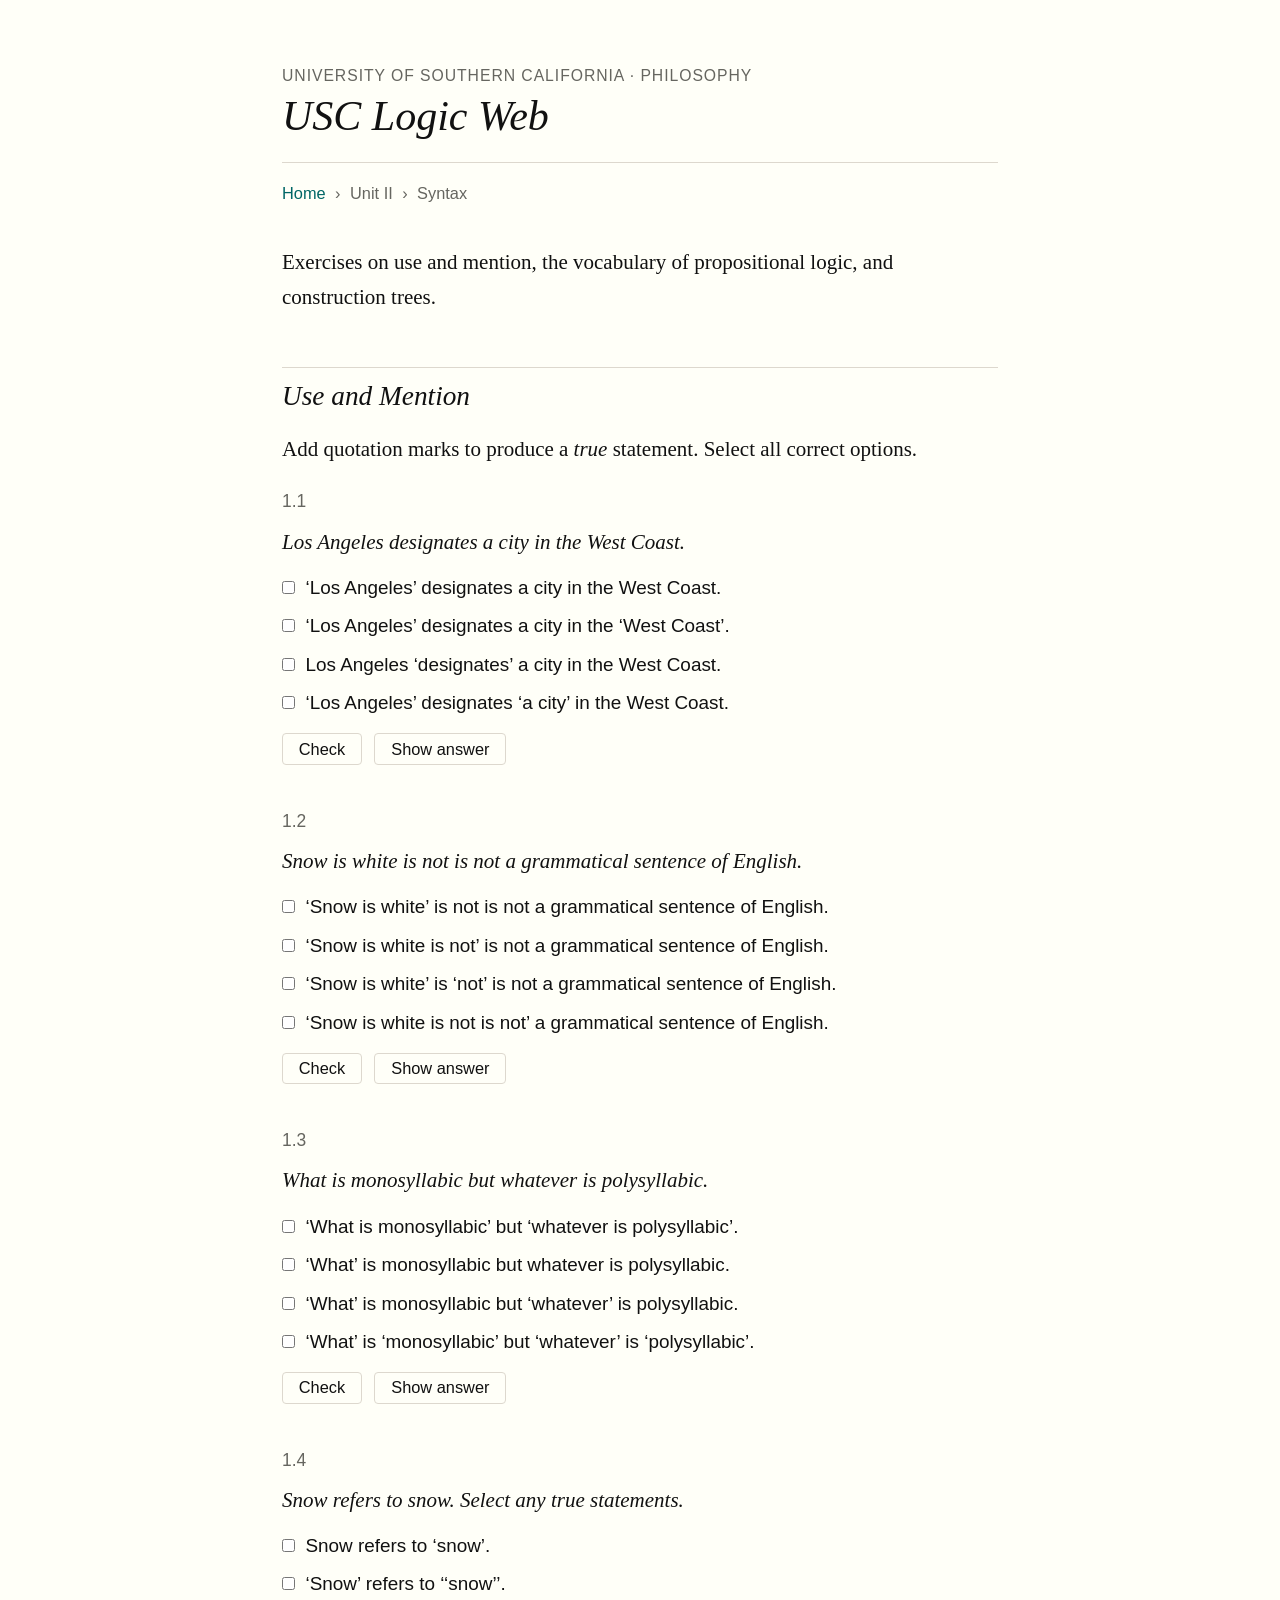
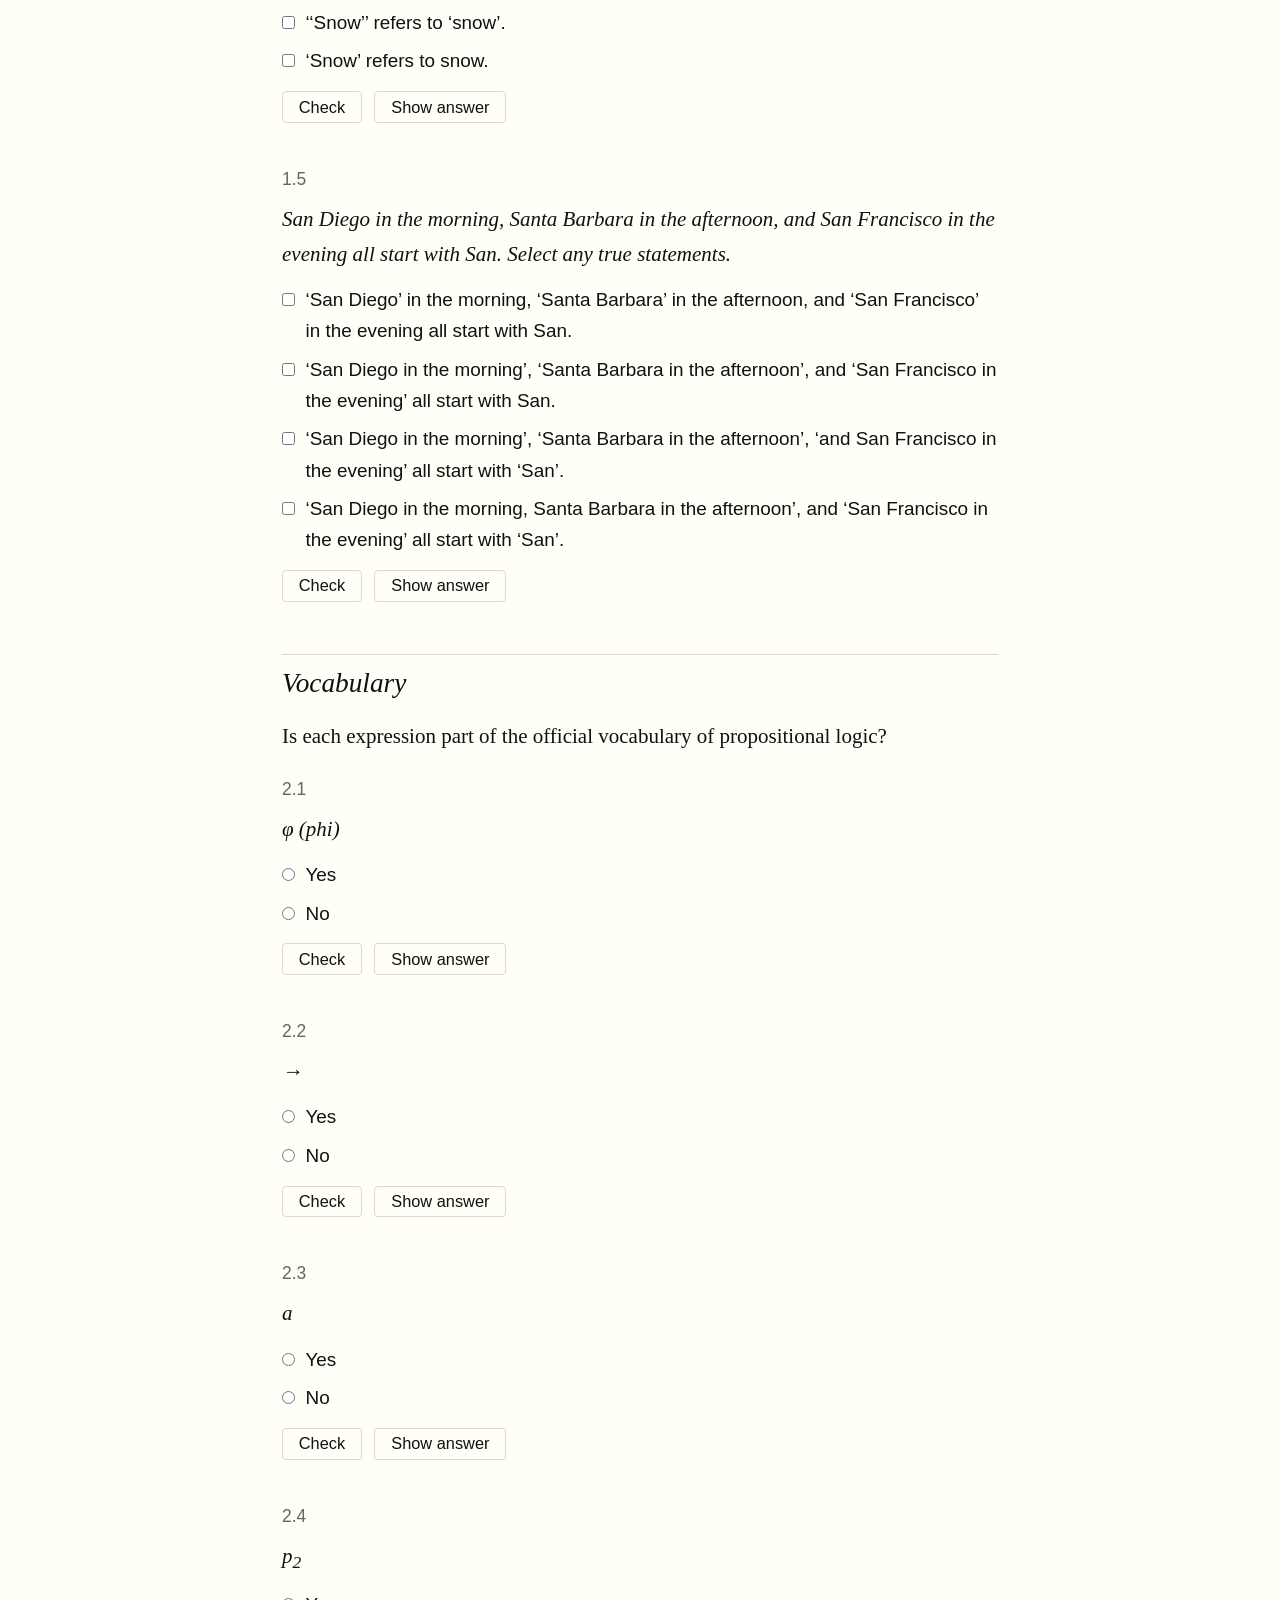
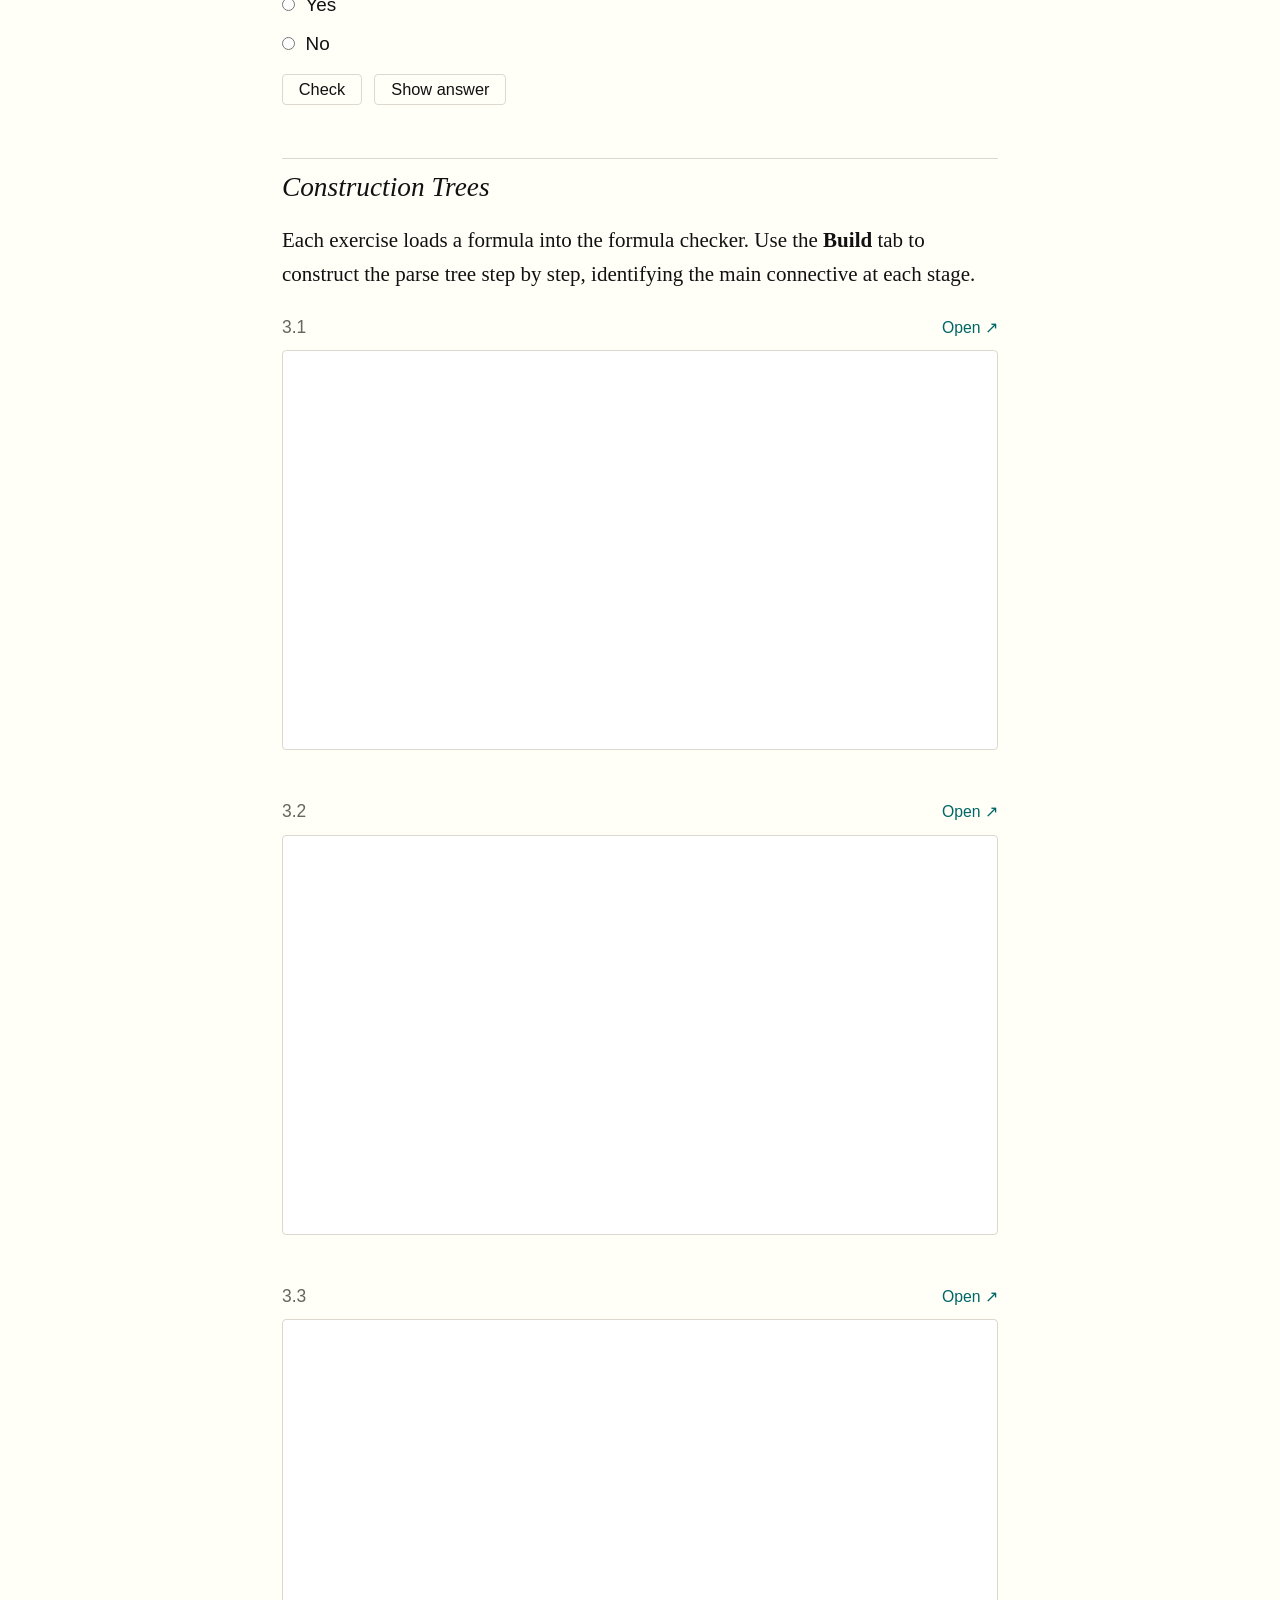
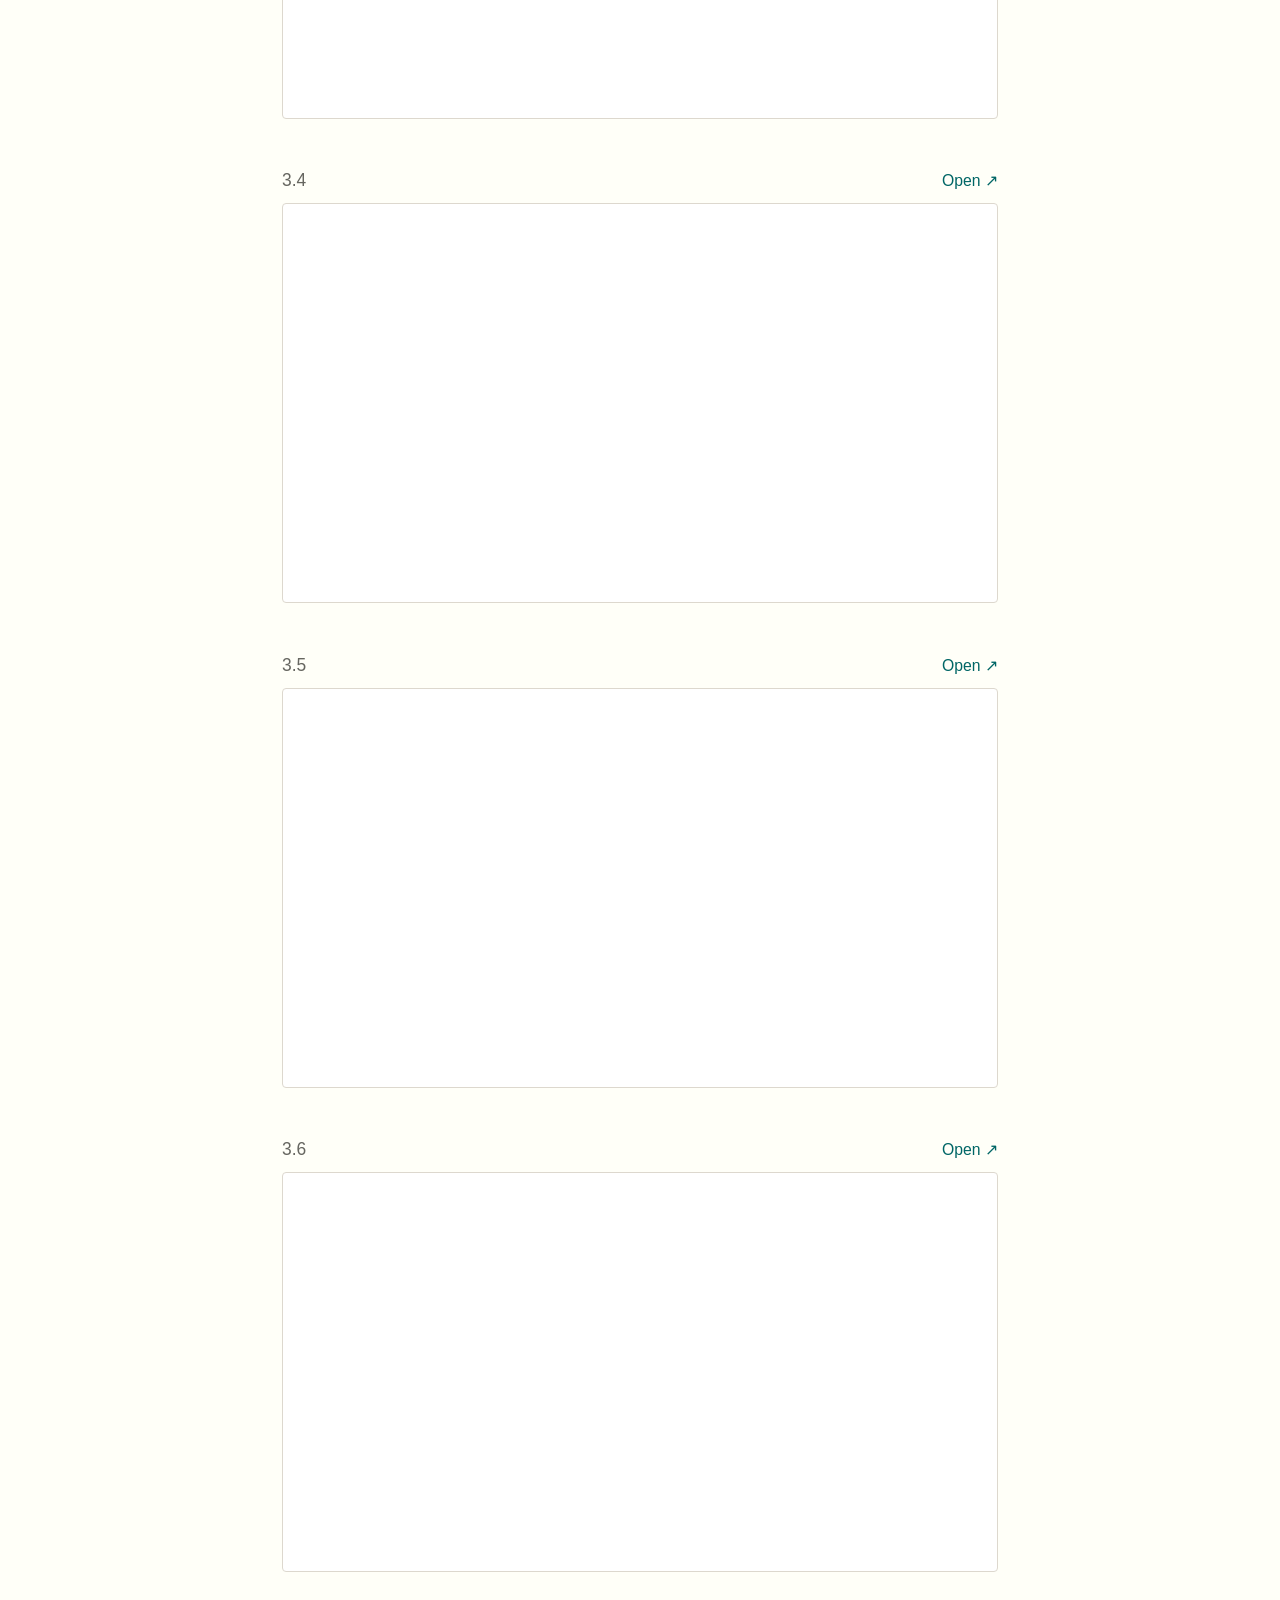
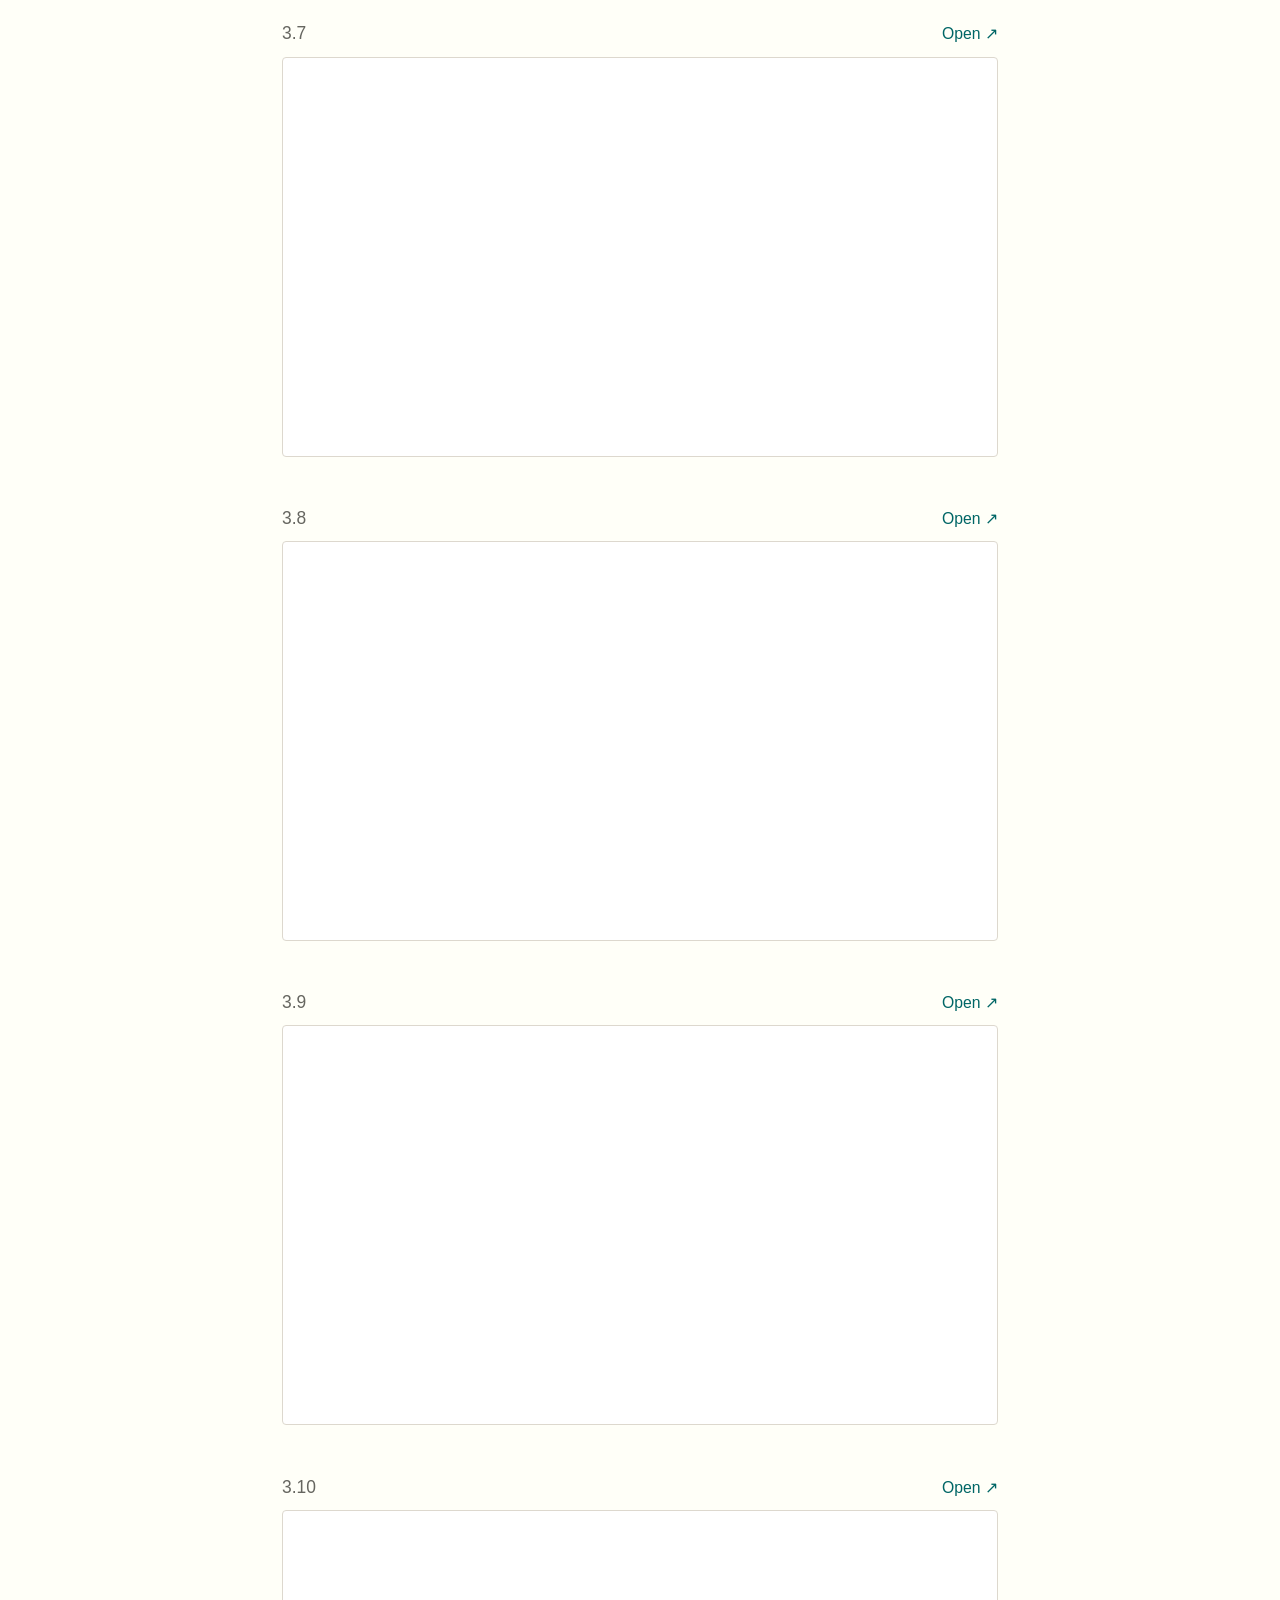
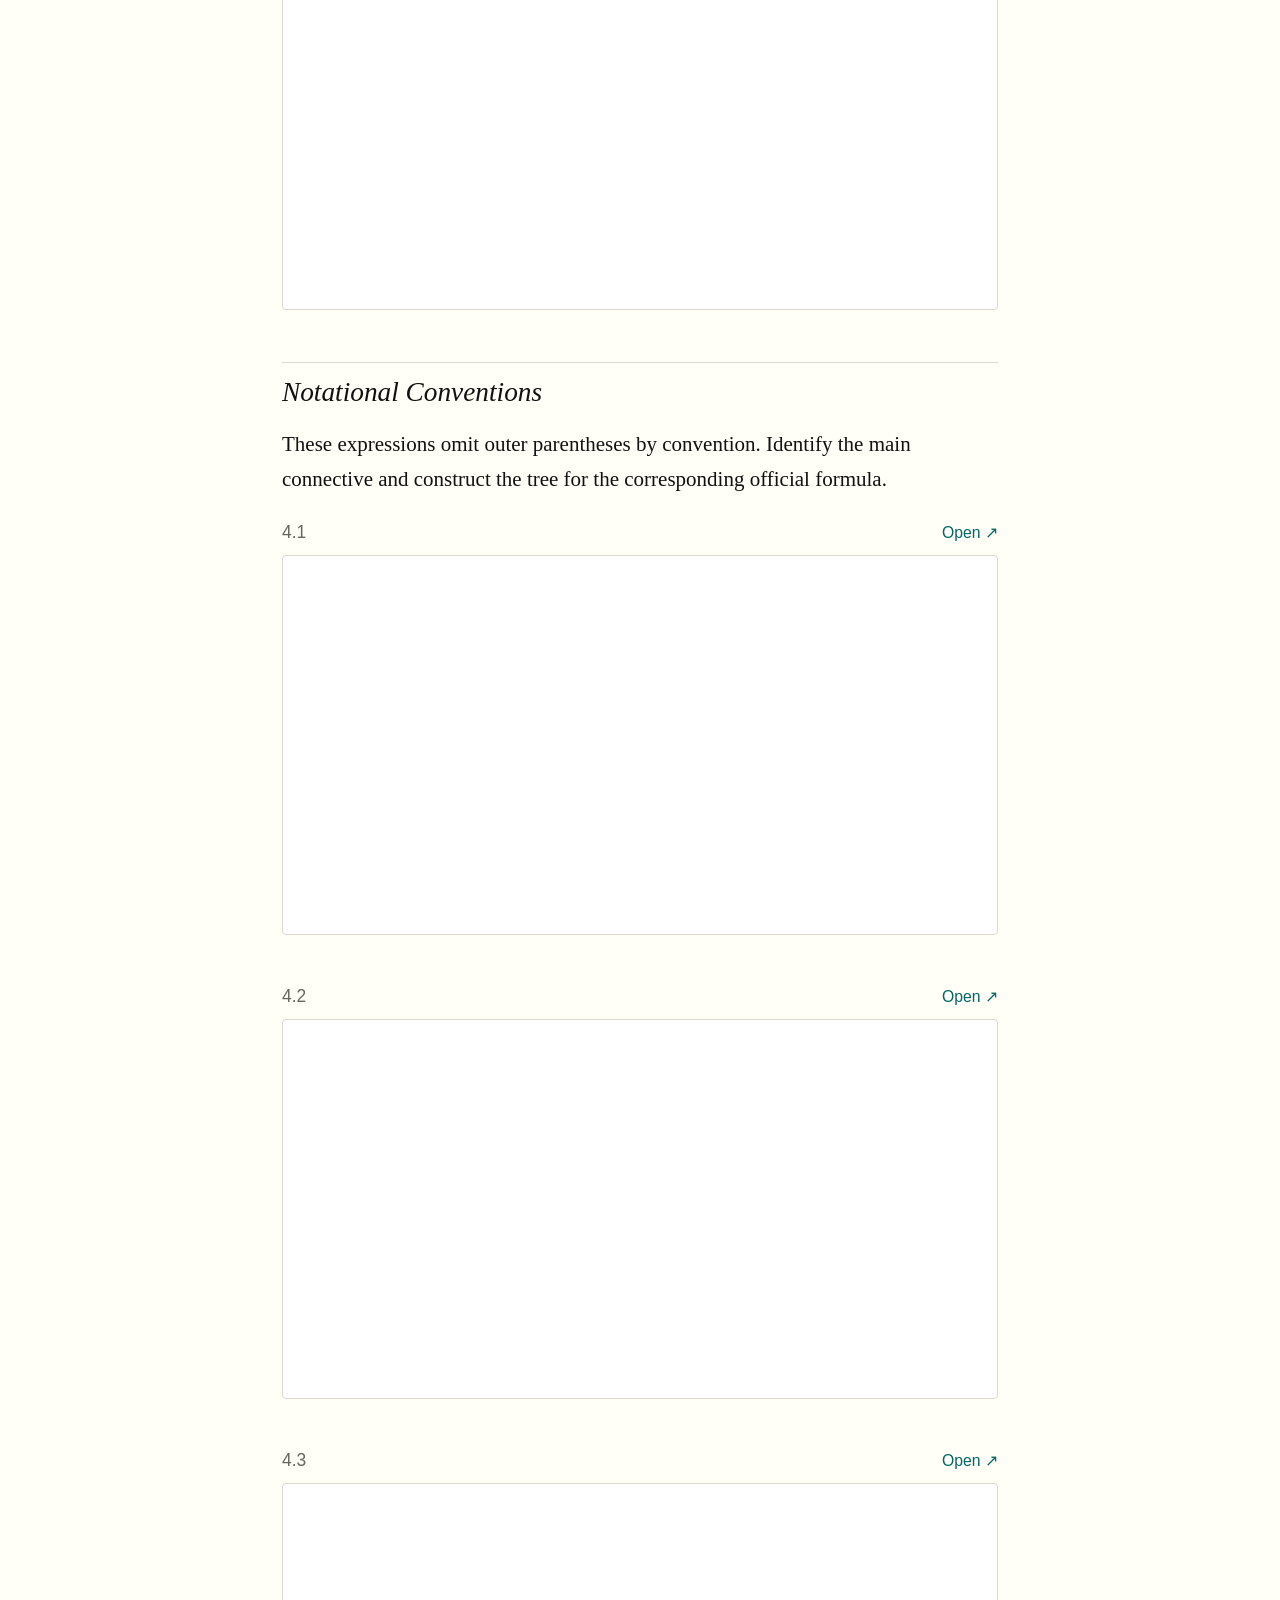
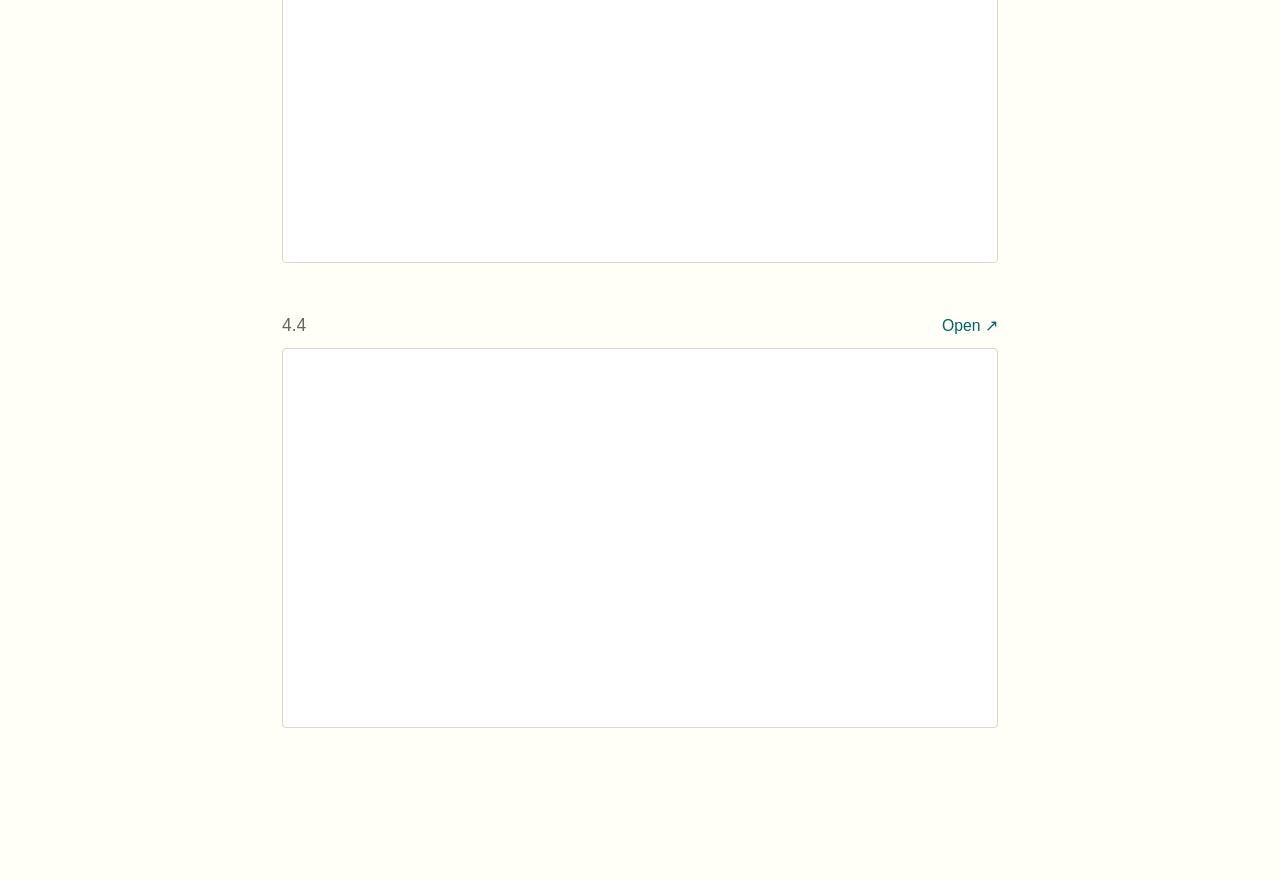
==== unit-ii/practice-syntax.html @ 6e6d2641 "add Unit II and Unit VI syntax practice pages (MC + construction trees)" ====
<!DOCTYPE html>
<html lang="en">
<head>
  <meta charset="UTF-8">
  <meta name="viewport" content="width=device-width, initial-scale=1.0">
  <title>USC Logic Web &mdash; Unit II: Syntax</title>
  <link rel="stylesheet" href="../shared/style.css">
  <style>
    .exercise-header {
      display: flex; justify-content: space-between; align-items: baseline; margin-bottom: 0.4rem;
    }
    .exercise-num { font-family: var(--font-sans); font-size: 0.83rem; color: var(--color-muted); }
    .open-btn { font-family: var(--font-sans); font-size: 0.75rem; color: var(--color-teal); text-decoration: none; }
    .open-btn:hover { text-decoration: underline; }
    .app-frame iframe { width: 100%; border: 1px solid var(--color-border); border-radius: 4px; display: block; background: #fff; }
    .exercise { margin: 0 0 2.25rem; }

    .mc-exercise { margin: 0 0 2rem; }
    .mc-question { margin-bottom: 0.6rem; font-style: italic; }
    .mc-options { display: flex; flex-direction: column; gap: 0.35rem; margin-bottom: 0.7rem; }
    .mc-option { display: flex; align-items: baseline; gap: 0.5rem; cursor: pointer; font-family: var(--font-sans); font-size: 0.9rem; }
    .mc-option input { margin: 0; flex-shrink: 0; }
    .mc-controls { display: flex; gap: 0.6rem; margin-bottom: 0.5rem; }
    .btn-check, .btn-reveal {
      font-family: var(--font-sans); font-size: 0.78rem; padding: 0.25rem 0.75rem;
      border-radius: 4px; cursor: pointer; border: 1px solid var(--color-border);
      background: var(--color-bg); color: var(--color-text);
    }
    .btn-check:hover { background: var(--color-teal); color: #fff; border-color: var(--color-teal); }
    .mc-feedback { font-family: var(--font-sans); font-size: 0.85rem; margin-bottom: 0.4rem; }
    .fb-ok { color: #1a6e2e; }
    .fb-err { color: #8b1a1a; }
    .mc-answer { font-family: var(--font-sans); font-size: 0.85rem; color: var(--color-muted); margin-top: 0.3rem; }

  </style>
</head>
<body>
  <header class="site-header">
    <div class="course-label">University of Southern California &middot; Philosophy</div>
    <h1>USC Logic Web</h1>
  </header>
  <nav class="breadcrumb">
    <a href="../index.html">Home</a>
    <span>&rsaquo;</span>
    Unit II
    <span>&rsaquo;</span>
    Syntax
  </nav>
  <p>Exercises on use and mention, the vocabulary of propositional logic, and construction trees.</p>

  <h2>Use and Mention</h2>
  <p>Add quotation marks to produce a <em>true</em> statement. Select all correct options.</p>

  <div class="exercise mc-exercise" data-correct='[0]' data-name="q1_1">
    <div class="exercise-header">
      <span class="exercise-num">1.1</span>
    </div>
    <div class="mc-question">Los Angeles designates a city in the West Coast.</div>
    <div class="mc-options">
      <label class="mc-option">
        <input type="checkbox" name="q1_1_0" value="0">
        <span>&lsquo;Los Angeles&rsquo; designates a city in the West Coast.</span>
      </label>
      <label class="mc-option">
        <input type="checkbox" name="q1_1_1" value="1">
        <span>&lsquo;Los Angeles&rsquo; designates a city in the &lsquo;West Coast&rsquo;.</span>
      </label>
      <label class="mc-option">
        <input type="checkbox" name="q1_1_2" value="2">
        <span>Los Angeles &lsquo;designates&rsquo; a city in the West Coast.</span>
      </label>
      <label class="mc-option">
        <input type="checkbox" name="q1_1_3" value="3">
        <span>&lsquo;Los Angeles&rsquo; designates &lsquo;a city&rsquo; in the West Coast.</span>
      </label>
    </div>
    <div class="mc-controls">
      <button class="btn-check" onclick="checkMC(this)">Check</button>
      <button class="btn-reveal" onclick="revealMC(this)">Show answer</button>
    </div>
    <div class="mc-feedback" hidden></div>
    <div class="mc-answer" hidden><strong>Answer:</strong> &lsquo;Los Angeles&rsquo; designates a city in the West Coast.</div>
  </div>
  <div class="exercise mc-exercise" data-correct='[1]' data-name="q1_2">
    <div class="exercise-header">
      <span class="exercise-num">1.2</span>
    </div>
    <div class="mc-question">Snow is white is not is not a grammatical sentence of English.</div>
    <div class="mc-options">
      <label class="mc-option">
        <input type="checkbox" name="q1_2_0" value="0">
        <span>&lsquo;Snow is white&rsquo; is not is not a grammatical sentence of English.</span>
      </label>
      <label class="mc-option">
        <input type="checkbox" name="q1_2_1" value="1">
        <span>&lsquo;Snow is white is not&rsquo; is not a grammatical sentence of English.</span>
      </label>
      <label class="mc-option">
        <input type="checkbox" name="q1_2_2" value="2">
        <span>&lsquo;Snow is white&rsquo; is &lsquo;not&rsquo; is not a grammatical sentence of English.</span>
      </label>
      <label class="mc-option">
        <input type="checkbox" name="q1_2_3" value="3">
        <span>&lsquo;Snow is white is not is not&rsquo; a grammatical sentence of English.</span>
      </label>
    </div>
    <div class="mc-controls">
      <button class="btn-check" onclick="checkMC(this)">Check</button>
      <button class="btn-reveal" onclick="revealMC(this)">Show answer</button>
    </div>
    <div class="mc-feedback" hidden></div>
    <div class="mc-answer" hidden><strong>Answer:</strong> &lsquo;Snow is white is not&rsquo; is not a grammatical sentence of English.</div>
  </div>
  <div class="exercise mc-exercise" data-correct='[2]' data-name="q1_3">
    <div class="exercise-header">
      <span class="exercise-num">1.3</span>
    </div>
    <div class="mc-question">What is monosyllabic but whatever is polysyllabic.</div>
    <div class="mc-options">
      <label class="mc-option">
        <input type="checkbox" name="q1_3_0" value="0">
        <span>&lsquo;What is monosyllabic&rsquo; but &lsquo;whatever is polysyllabic&rsquo;.</span>
      </label>
      <label class="mc-option">
        <input type="checkbox" name="q1_3_1" value="1">
        <span>&lsquo;What&rsquo; is monosyllabic but whatever is polysyllabic.</span>
      </label>
      <label class="mc-option">
        <input type="checkbox" name="q1_3_2" value="2">
        <span>&lsquo;What&rsquo; is monosyllabic but &lsquo;whatever&rsquo; is polysyllabic.</span>
      </label>
      <label class="mc-option">
        <input type="checkbox" name="q1_3_3" value="3">
        <span>&lsquo;What&rsquo; is &lsquo;monosyllabic&rsquo; but &lsquo;whatever&rsquo; is &lsquo;polysyllabic&rsquo;.</span>
      </label>
    </div>
    <div class="mc-controls">
      <button class="btn-check" onclick="checkMC(this)">Check</button>
      <button class="btn-reveal" onclick="revealMC(this)">Show answer</button>
    </div>
    <div class="mc-feedback" hidden></div>
    <div class="mc-answer" hidden><strong>Answer:</strong> &lsquo;What&rsquo; is monosyllabic but &lsquo;whatever&rsquo; is polysyllabic.</div>
  </div>
  <div class="exercise mc-exercise" data-correct='[2, 3]' data-name="q1_4">
    <div class="exercise-header">
      <span class="exercise-num">1.4</span>
    </div>
    <div class="mc-question">Snow refers to snow. Select any true statements.</div>
    <div class="mc-options">
      <label class="mc-option">
        <input type="checkbox" name="q1_4_0" value="0">
        <span>Snow refers to &lsquo;snow&rsquo;.</span>
      </label>
      <label class="mc-option">
        <input type="checkbox" name="q1_4_1" value="1">
        <span>&lsquo;Snow&rsquo; refers to &lsquo;&lsquo;snow&rsquo;&rsquo;.</span>
      </label>
      <label class="mc-option">
        <input type="checkbox" name="q1_4_2" value="2">
        <span>&lsquo;&lsquo;Snow&rsquo;&rsquo; refers to &lsquo;snow&rsquo;.</span>
      </label>
      <label class="mc-option">
        <input type="checkbox" name="q1_4_3" value="3">
        <span>&lsquo;Snow&rsquo; refers to snow.</span>
      </label>
    </div>
    <div class="mc-controls">
      <button class="btn-check" onclick="checkMC(this)">Check</button>
      <button class="btn-reveal" onclick="revealMC(this)">Show answer</button>
    </div>
    <div class="mc-feedback" hidden></div>
    <div class="mc-answer" hidden><strong>Answer:</strong> &lsquo;&lsquo;Snow&rsquo;&rsquo; refers to &lsquo;snow&rsquo;.; &lsquo;Snow&rsquo; refers to snow.</div>
  </div>
  <div class="exercise mc-exercise" data-correct='[3]' data-name="q1_5">
    <div class="exercise-header">
      <span class="exercise-num">1.5</span>
    </div>
    <div class="mc-question">San Diego in the morning, Santa Barbara in the afternoon, and San Francisco in the evening all start with San. Select any true statements.</div>
    <div class="mc-options">
      <label class="mc-option">
        <input type="checkbox" name="q1_5_0" value="0">
        <span>&lsquo;San Diego&rsquo; in the morning, &lsquo;Santa Barbara&rsquo; in the afternoon, and &lsquo;San Francisco&rsquo; in the evening all start with San.</span>
      </label>
      <label class="mc-option">
        <input type="checkbox" name="q1_5_1" value="1">
        <span>&lsquo;San Diego in the morning&rsquo;, &lsquo;Santa Barbara in the afternoon&rsquo;, and &lsquo;San Francisco in the evening&rsquo; all start with San.</span>
      </label>
      <label class="mc-option">
        <input type="checkbox" name="q1_5_2" value="2">
        <span>&lsquo;San Diego in the morning&rsquo;, &lsquo;Santa Barbara in the afternoon&rsquo;, &lsquo;and San Francisco in the evening&rsquo; all start with &lsquo;San&rsquo;.</span>
      </label>
      <label class="mc-option">
        <input type="checkbox" name="q1_5_3" value="3">
        <span>&lsquo;San Diego in the morning, Santa Barbara in the afternoon&rsquo;, and &lsquo;San Francisco in the evening&rsquo; all start with &lsquo;San&rsquo;.</span>
      </label>
    </div>
    <div class="mc-controls">
      <button class="btn-check" onclick="checkMC(this)">Check</button>
      <button class="btn-reveal" onclick="revealMC(this)">Show answer</button>
    </div>
    <div class="mc-feedback" hidden></div>
    <div class="mc-answer" hidden><strong>Answer:</strong> &lsquo;San Diego in the morning, Santa Barbara in the afternoon&rsquo;, and &lsquo;San Francisco in the evening&rsquo; all start with &lsquo;San&rsquo;.</div>
  </div>
  <h2>Vocabulary</h2>
  <p>Is each expression part of the official vocabulary of propositional logic?</p>

  <div class="exercise mc-exercise" data-correct='[1]' data-name="q2_1">
    <div class="exercise-header">
      <span class="exercise-num">2.1</span>
    </div>
    <div class="mc-question">&phi; (phi)</div>
    <div class="mc-options">
      <label class="mc-option">
        <input type="radio" name="q2_1_0" value="0">
        <span>Yes</span>
      </label>
      <label class="mc-option">
        <input type="radio" name="q2_1_1" value="1">
        <span>No</span>
      </label>
    </div>
    <div class="mc-controls">
      <button class="btn-check" onclick="checkMC(this)">Check</button>
      <button class="btn-reveal" onclick="revealMC(this)">Show answer</button>
    </div>
    <div class="mc-feedback" hidden></div>
    <div class="mc-answer" hidden><strong>Answer:</strong> No</div>
  </div>
  <div class="exercise mc-exercise" data-correct='[0]' data-name="q2_2">
    <div class="exercise-header">
      <span class="exercise-num">2.2</span>
    </div>
    <div class="mc-question">&rarr;</div>
    <div class="mc-options">
      <label class="mc-option">
        <input type="radio" name="q2_2_0" value="0">
        <span>Yes</span>
      </label>
      <label class="mc-option">
        <input type="radio" name="q2_2_1" value="1">
        <span>No</span>
      </label>
    </div>
    <div class="mc-controls">
      <button class="btn-check" onclick="checkMC(this)">Check</button>
      <button class="btn-reveal" onclick="revealMC(this)">Show answer</button>
    </div>
    <div class="mc-feedback" hidden></div>
    <div class="mc-answer" hidden><strong>Answer:</strong> Yes</div>
  </div>
  <div class="exercise mc-exercise" data-correct='[1]' data-name="q2_3">
    <div class="exercise-header">
      <span class="exercise-num">2.3</span>
    </div>
    <div class="mc-question"><i>a</i></div>
    <div class="mc-options">
      <label class="mc-option">
        <input type="radio" name="q2_3_0" value="0">
        <span>Yes</span>
      </label>
      <label class="mc-option">
        <input type="radio" name="q2_3_1" value="1">
        <span>No</span>
      </label>
    </div>
    <div class="mc-controls">
      <button class="btn-check" onclick="checkMC(this)">Check</button>
      <button class="btn-reveal" onclick="revealMC(this)">Show answer</button>
    </div>
    <div class="mc-feedback" hidden></div>
    <div class="mc-answer" hidden><strong>Answer:</strong> No</div>
  </div>
  <div class="exercise mc-exercise" data-correct='[0]' data-name="q2_4">
    <div class="exercise-header">
      <span class="exercise-num">2.4</span>
    </div>
    <div class="mc-question"><i>p</i><sub>2</sub></div>
    <div class="mc-options">
      <label class="mc-option">
        <input type="radio" name="q2_4_0" value="0">
        <span>Yes</span>
      </label>
      <label class="mc-option">
        <input type="radio" name="q2_4_1" value="1">
        <span>No</span>
      </label>
    </div>
    <div class="mc-controls">
      <button class="btn-check" onclick="checkMC(this)">Check</button>
      <button class="btn-reveal" onclick="revealMC(this)">Show answer</button>
    </div>
    <div class="mc-feedback" hidden></div>
    <div class="mc-answer" hidden><strong>Answer:</strong> Yes</div>
  </div>
  <h2>Construction Trees</h2>
  <p>Each exercise loads a formula into the formula checker. Use the <strong>Build</strong> tab to construct the parse tree step by step, identifying the main connective at each stage.</p>

  <div class="exercise">
    <div class="exercise-header">
      <span class="exercise-num">3.1</span>
      <a class="open-btn" target="_blank" href="https://gabriel-uzquiano.github.io/prop-formula-checker/?card=tree#v1:eyJmb3JtdWxhIjoiKHAgL1xcIHEpIiwiYXNzaWdubWVudCI6e319">Open &nearr;</a>
    </div>
    <div class="app-frame">
      <iframe src="https://gabriel-uzquiano.github.io/prop-formula-checker/?card=tree#v1:eyJmb3JtdWxhIjoiKHAgL1xcIHEpIiwiYXNzaWdubWVudCI6e319" height="400" loading="lazy" allow="fullscreen"></iframe>
    </div>
  </div>
  <div class="exercise">
    <div class="exercise-header">
      <span class="exercise-num">3.2</span>
      <a class="open-btn" target="_blank" href="https://gabriel-uzquiano.github.io/prop-formula-checker/?card=tree#v1:eyJmb3JtdWxhIjoiKHAgLT4gKHEgL1xcIH5yKSkiLCJhc3NpZ25tZW50Ijp7fX0=">Open &nearr;</a>
    </div>
    <div class="app-frame">
      <iframe src="https://gabriel-uzquiano.github.io/prop-formula-checker/?card=tree#v1:eyJmb3JtdWxhIjoiKHAgLT4gKHEgL1xcIH5yKSkiLCJhc3NpZ25tZW50Ijp7fX0=" height="400" loading="lazy" allow="fullscreen"></iframe>
    </div>
  </div>
  <div class="exercise">
    <div class="exercise-header">
      <span class="exercise-num">3.3</span>
      <a class="open-btn" target="_blank" href="https://gabriel-uzquiano.github.io/prop-formula-checker/?card=tree#v1:eyJmb3JtdWxhIjoiKChwIFxcLyBxKSAtPiByKSIsImFzc2lnbm1lbnQiOnt9fQ==">Open &nearr;</a>
    </div>
    <div class="app-frame">
      <iframe src="https://gabriel-uzquiano.github.io/prop-formula-checker/?card=tree#v1:eyJmb3JtdWxhIjoiKChwIFxcLyBxKSAtPiByKSIsImFzc2lnbm1lbnQiOnt9fQ==" height="400" loading="lazy" allow="fullscreen"></iframe>
    </div>
  </div>
  <div class="exercise">
    <div class="exercise-header">
      <span class="exercise-num">3.4</span>
      <a class="open-btn" target="_blank" href="https://gabriel-uzquiano.github.io/prop-formula-checker/?card=tree#v1:eyJmb3JtdWxhIjoiKH5wIC9cXCAofnEgLT4gcikpIiwiYXNzaWdubWVudCI6e319">Open &nearr;</a>
    </div>
    <div class="app-frame">
      <iframe src="https://gabriel-uzquiano.github.io/prop-formula-checker/?card=tree#v1:eyJmb3JtdWxhIjoiKH5wIC9cXCAofnEgLT4gcikpIiwiYXNzaWdubWVudCI6e319" height="400" loading="lazy" allow="fullscreen"></iframe>
    </div>
  </div>
  <div class="exercise">
    <div class="exercise-header">
      <span class="exercise-num">3.5</span>
      <a class="open-btn" target="_blank" href="https://gabriel-uzquiano.github.io/prop-formula-checker/?card=tree#v1:eyJmb3JtdWxhIjoifihwIC9cXCB+fnEpIiwiYXNzaWdubWVudCI6e319">Open &nearr;</a>
    </div>
    <div class="app-frame">
      <iframe src="https://gabriel-uzquiano.github.io/prop-formula-checker/?card=tree#v1:eyJmb3JtdWxhIjoifihwIC9cXCB+fnEpIiwiYXNzaWdubWVudCI6e319" height="400" loading="lazy" allow="fullscreen"></iframe>
    </div>
  </div>
  <div class="exercise">
    <div class="exercise-header">
      <span class="exercise-num">3.6</span>
      <a class="open-btn" target="_blank" href="https://gabriel-uzquiano.github.io/prop-formula-checker/?card=tree#v1:eyJmb3JtdWxhIjoiKHAgL1xcIChxIC0+IChyIFxcLyBxKSkpIiwiYXNzaWdubWVudCI6e319">Open &nearr;</a>
    </div>
    <div class="app-frame">
      <iframe src="https://gabriel-uzquiano.github.io/prop-formula-checker/?card=tree#v1:eyJmb3JtdWxhIjoiKHAgL1xcIChxIC0+IChyIFxcLyBxKSkpIiwiYXNzaWdubWVudCI6e319" height="400" loading="lazy" allow="fullscreen"></iframe>
    </div>
  </div>
  <div class="exercise">
    <div class="exercise-header">
      <span class="exercise-num">3.7</span>
      <a class="open-btn" target="_blank" href="https://gabriel-uzquiano.github.io/prop-formula-checker/?card=tree#v1:eyJmb3JtdWxhIjoifn4ocCAtPiAocSAvXFwgKHAgLT4gcikpKSIsImFzc2lnbm1lbnQiOnt9fQ==">Open &nearr;</a>
    </div>
    <div class="app-frame">
      <iframe src="https://gabriel-uzquiano.github.io/prop-formula-checker/?card=tree#v1:eyJmb3JtdWxhIjoifn4ocCAtPiAocSAvXFwgKHAgLT4gcikpKSIsImFzc2lnbm1lbnQiOnt9fQ==" height="400" loading="lazy" allow="fullscreen"></iframe>
    </div>
  </div>
  <div class="exercise">
    <div class="exercise-header">
      <span class="exercise-num">3.8</span>
      <a class="open-btn" target="_blank" href="https://gabriel-uzquiano.github.io/prop-formula-checker/?card=tree#v1:eyJmb3JtdWxhIjoiKCgocCAvXFwgcSkgLT4gfih+cSBcXC8gfnApKSAtPiBwKSIsImFzc2lnbm1lbnQiOnt9fQ==">Open &nearr;</a>
    </div>
    <div class="app-frame">
      <iframe src="https://gabriel-uzquiano.github.io/prop-formula-checker/?card=tree#v1:eyJmb3JtdWxhIjoiKCgocCAvXFwgcSkgLT4gfih+cSBcXC8gfnApKSAtPiBwKSIsImFzc2lnbm1lbnQiOnt9fQ==" height="400" loading="lazy" allow="fullscreen"></iframe>
    </div>
  </div>
  <div class="exercise">
    <div class="exercise-header">
      <span class="exercise-num">3.9</span>
      <a class="open-btn" target="_blank" href="https://gabriel-uzquiano.github.io/prop-formula-checker/?card=tree#v1:eyJmb3JtdWxhIjoiKHAgL1xcIChxIC0+IHApKSAtPiAocSAtPiAocCBcXC8gcSkpIiwiYXNzaWdubWVudCI6e319">Open &nearr;</a>
    </div>
    <div class="app-frame">
      <iframe src="https://gabriel-uzquiano.github.io/prop-formula-checker/?card=tree#v1:eyJmb3JtdWxhIjoiKHAgL1xcIChxIC0+IHApKSAtPiAocSAtPiAocCBcXC8gcSkpIiwiYXNzaWdubWVudCI6e319" height="400" loading="lazy" allow="fullscreen"></iframe>
    </div>
  </div>
  <div class="exercise">
    <div class="exercise-header">
      <span class="exercise-num">3.10</span>
      <a class="open-btn" target="_blank" href="https://gabriel-uzquiano.github.io/prop-formula-checker/?card=tree#v1:eyJmb3JtdWxhIjoiKH4ocCAtPiAocCAvXFwgcSkpIC0+ICh+cCAtPiAofnEgXFwvIH5yKSkpIiwiYXNzaWdubWVudCI6e319">Open &nearr;</a>
    </div>
    <div class="app-frame">
      <iframe src="https://gabriel-uzquiano.github.io/prop-formula-checker/?card=tree#v1:eyJmb3JtdWxhIjoiKH4ocCAtPiAocCAvXFwgcSkpIC0+ICh+cCAtPiAofnEgXFwvIH5yKSkpIiwiYXNzaWdubWVudCI6e319" height="400" loading="lazy" allow="fullscreen"></iframe>
    </div>
  </div>
  <h2>Notational Conventions</h2>
  <p>These expressions omit outer parentheses by convention. Identify the main connective and construct the tree for the corresponding official formula.</p>

  <div class="exercise">
    <div class="exercise-header">
      <span class="exercise-num">4.1</span>
      <a class="open-btn" target="_blank" href="https://gabriel-uzquiano.github.io/prop-formula-checker/?card=tree#v1:eyJmb3JtdWxhIjoicCAvXFwgKHEgL1xcIHIpIiwiYXNzaWdubWVudCI6e319">Open &nearr;</a>
    </div>
    <div class="app-frame">
      <iframe src="https://gabriel-uzquiano.github.io/prop-formula-checker/?card=tree#v1:eyJmb3JtdWxhIjoicCAvXFwgKHEgL1xcIHIpIiwiYXNzaWdubWVudCI6e319" height="380" loading="lazy" allow="fullscreen"></iframe>
    </div>
  </div>
  <div class="exercise">
    <div class="exercise-header">
      <span class="exercise-num">4.2</span>
      <a class="open-btn" target="_blank" href="https://gabriel-uzquiano.github.io/prop-formula-checker/?card=tree#v1:eyJmb3JtdWxhIjoiKHAgLT4gcSkgL1xcIHIiLCJhc3NpZ25tZW50Ijp7fX0=">Open &nearr;</a>
    </div>
    <div class="app-frame">
      <iframe src="https://gabriel-uzquiano.github.io/prop-formula-checker/?card=tree#v1:eyJmb3JtdWxhIjoiKHAgLT4gcSkgL1xcIHIiLCJhc3NpZ25tZW50Ijp7fX0=" height="380" loading="lazy" allow="fullscreen"></iframe>
    </div>
  </div>
  <div class="exercise">
    <div class="exercise-header">
      <span class="exercise-num">4.3</span>
      <a class="open-btn" target="_blank" href="https://gabriel-uzquiano.github.io/prop-formula-checker/?card=tree#v1:eyJmb3JtdWxhIjoicCAvXFwgKHEgLT4gcSkiLCJhc3NpZ25tZW50Ijp7fX0=">Open &nearr;</a>
    </div>
    <div class="app-frame">
      <iframe src="https://gabriel-uzquiano.github.io/prop-formula-checker/?card=tree#v1:eyJmb3JtdWxhIjoicCAvXFwgKHEgLT4gcSkiLCJhc3NpZ25tZW50Ijp7fX0=" height="380" loading="lazy" allow="fullscreen"></iframe>
    </div>
  </div>
  <div class="exercise">
    <div class="exercise-header">
      <span class="exercise-num">4.4</span>
      <a class="open-btn" target="_blank" href="https://gabriel-uzquiano.github.io/prop-formula-checker/?card=tree#v1:eyJmb3JtdWxhIjoiKHAgLT4gcSkgLT4gciIsImFzc2lnbm1lbnQiOnt9fQ==">Open &nearr;</a>
    </div>
    <div class="app-frame">
      <iframe src="https://gabriel-uzquiano.github.io/prop-formula-checker/?card=tree#v1:eyJmb3JtdWxhIjoiKHAgLT4gcSkgLT4gciIsImFzc2lnbm1lbnQiOnt9fQ==" height="380" loading="lazy" allow="fullscreen"></iframe>
    </div>
  </div>

<script>
function checkMC(btn) {
  const ex = btn.closest('.mc-exercise');
  const correct = JSON.parse(ex.dataset.correct);
  const name = ex.dataset.name;
  const inputs = ex.querySelectorAll('input');
  const checked = [...inputs].map((el,i) => el.checked ? i : -1).filter(i => i >= 0);
  const ok = correct.length === checked.length && correct.every(i => checked.includes(i));
  const fb = ex.querySelector('.mc-feedback');
  fb.hidden = false;
  fb.className = 'mc-feedback ' + (ok ? 'fb-ok' : 'fb-err');
  fb.textContent = ok ? '✓ Correct.' : '✗ Not quite — try again.';
}
function revealMC(btn) {
  const ex = btn.closest('.mc-exercise');
  ex.querySelector('.mc-answer').hidden = false;
}
</script>

</body>
</html>
---- shared/style.css ----
/* ============================================================
   USC Logic Web — shared course palette
   Mirrors the logic textbook (et-book, maroon, teal)
   ============================================================ */

@font-face {
  font-family: "et-book";
  src: url("https://gabriel-uzquiano.github.io/logic/libs/tufte-css-2015.12.29/et-book/roman-line-figures.ttf") format("truetype");
  font-weight: normal;
  font-style: normal;
}
@font-face {
  font-family: "et-book";
  src: url("https://gabriel-uzquiano.github.io/logic/libs/tufte-css-2015.12.29/et-book/bold-line-figures.ttf") format("truetype");
  font-weight: bold;
  font-style: normal;
}
@font-face {
  font-family: "et-book";
  src: url("https://gabriel-uzquiano.github.io/logic/libs/tufte-css-2015.12.29/et-book/display-italic-old-style-figures.ttf") format("truetype");
  font-weight: normal;
  font-style: italic;
}

:root {
  --font-body: et-book, Palatino, "Palatino Linotype", "Book Antiqua", Georgia, serif;
  --font-sans: "Gill Sans", "Gill Sans MT", Calibri, sans-serif;
  --color-bg:      #fffff8;
  --color-text:    #111111;
  --color-muted:   #666660;
  --color-border:  #ddd8ce;
  --color-primary: #7a1a3a;
  --color-teal:    #006666;
}

*, *::before, *::after { box-sizing: border-box; margin: 0; padding: 0; }

html { font-size: 21px; }

body {
  font-family: var(--font-body);
  background: var(--color-bg);
  color: var(--color-text);
  line-height: 1.65;
  padding: 3rem 2rem 5rem;
  max-width: 800px;
  margin: 0 auto;
}

/* ── Header ──────────────────────────────────────────────── */
.site-header {
  border-bottom: 1px solid var(--color-border);
  padding-bottom: 1rem;
  margin-bottom: 0.5rem;
}
.site-header .course-label {
  font-family: var(--font-sans);
  font-size: 0.75rem;
  letter-spacing: 0.06em;
  text-transform: uppercase;
  color: var(--color-muted);
}
.site-header h1 {
  font-size: 2rem;
  font-weight: normal;
  font-style: italic;
  color: var(--color-text);
  margin-top: 0.1rem;
  line-height: 1.2;
}

/* ── Breadcrumb ──────────────────────────────────────────── */
.breadcrumb {
  font-family: var(--font-sans);
  font-size: 0.78rem;
  color: var(--color-muted);
  margin: 0.8rem 0 1.8rem;
}
.breadcrumb a { color: var(--color-teal); text-decoration: none; }
.breadcrumb a:hover { text-decoration: underline; }
.breadcrumb span { margin: 0 0.3em; }

/* ── Body text ───────────────────────────────────────────── */
p { margin-bottom: 1rem; }
em { font-style: italic; }
strong { font-weight: bold; }
a { color: var(--color-teal); }
a:hover { text-decoration: underline; }

/* ── Section headings ────────────────────────────────────── */
h2 {
  font-size: 1.3rem;
  font-weight: normal;
  font-style: italic;
  color: var(--color-text);
  border-top: 1px solid var(--color-border);
  margin: 2.5rem 0 0.6rem;
  padding-top: 0.3rem;
}

/* ── Unit list ───────────────────────────────────────────── */
.unit-list {
  list-style: none;
  margin: 1rem 0 0;
  padding: 0;
}
.unit-list li {
  padding: 0.6rem 0;
  border-bottom: 1px solid var(--color-border);
}
.unit-list li:first-child { border-top: 1px solid var(--color-border); }
.unit-label {
  font-family: var(--font-sans);
  font-size: 0.72rem;
  color: var(--color-muted);
  margin-right: 0.5em;
  letter-spacing: 0.03em;
}
.coming-soon {
  font-family: var(--font-sans);
  font-size: 0.72rem;
  color: var(--color-muted);
  margin-left: 0.4em;
}

/* ── Instruction boxes ───────────────────────────────────── */
.instructions {
  border-left: 3px solid var(--color-teal);
  padding: 0.6rem 0.9rem;
  margin: 0.5rem 0 1.75rem;
  font-size: 0.91rem;
  line-height: 1.55;
  background: #f5fbfb;
}

/* ── Exercise blocks ─────────────────────────────────────── */
.exercise {
  margin: 0 0 2.5rem;
}
.exercise-label {
  font-family: var(--font-sans);
  font-size: 0.83rem;
  color: var(--color-muted);
  margin-bottom: 0.5rem;
}

/* ── Iframe wrapper ──────────────────────────────────────── */
.app-frame {
  position: relative;
  width: 100%;
}
.app-frame iframe {
  width: 100%;
  border: 1px solid var(--color-border);
  border-radius: 4px;
  display: block;
  background: #fff;
}
/* Open link sits at top-right CORNER of the frame, outside the iframe */
.app-frame .open-btn {
  position: absolute;
  top: -1.4rem;
  right: 0;
  font-family: var(--font-sans);
  font-size: 0.72rem;
  color: var(--color-teal);
  text-decoration: none;
  white-space: nowrap;
}
.app-frame .open-btn:hover { text-decoration: underline; }
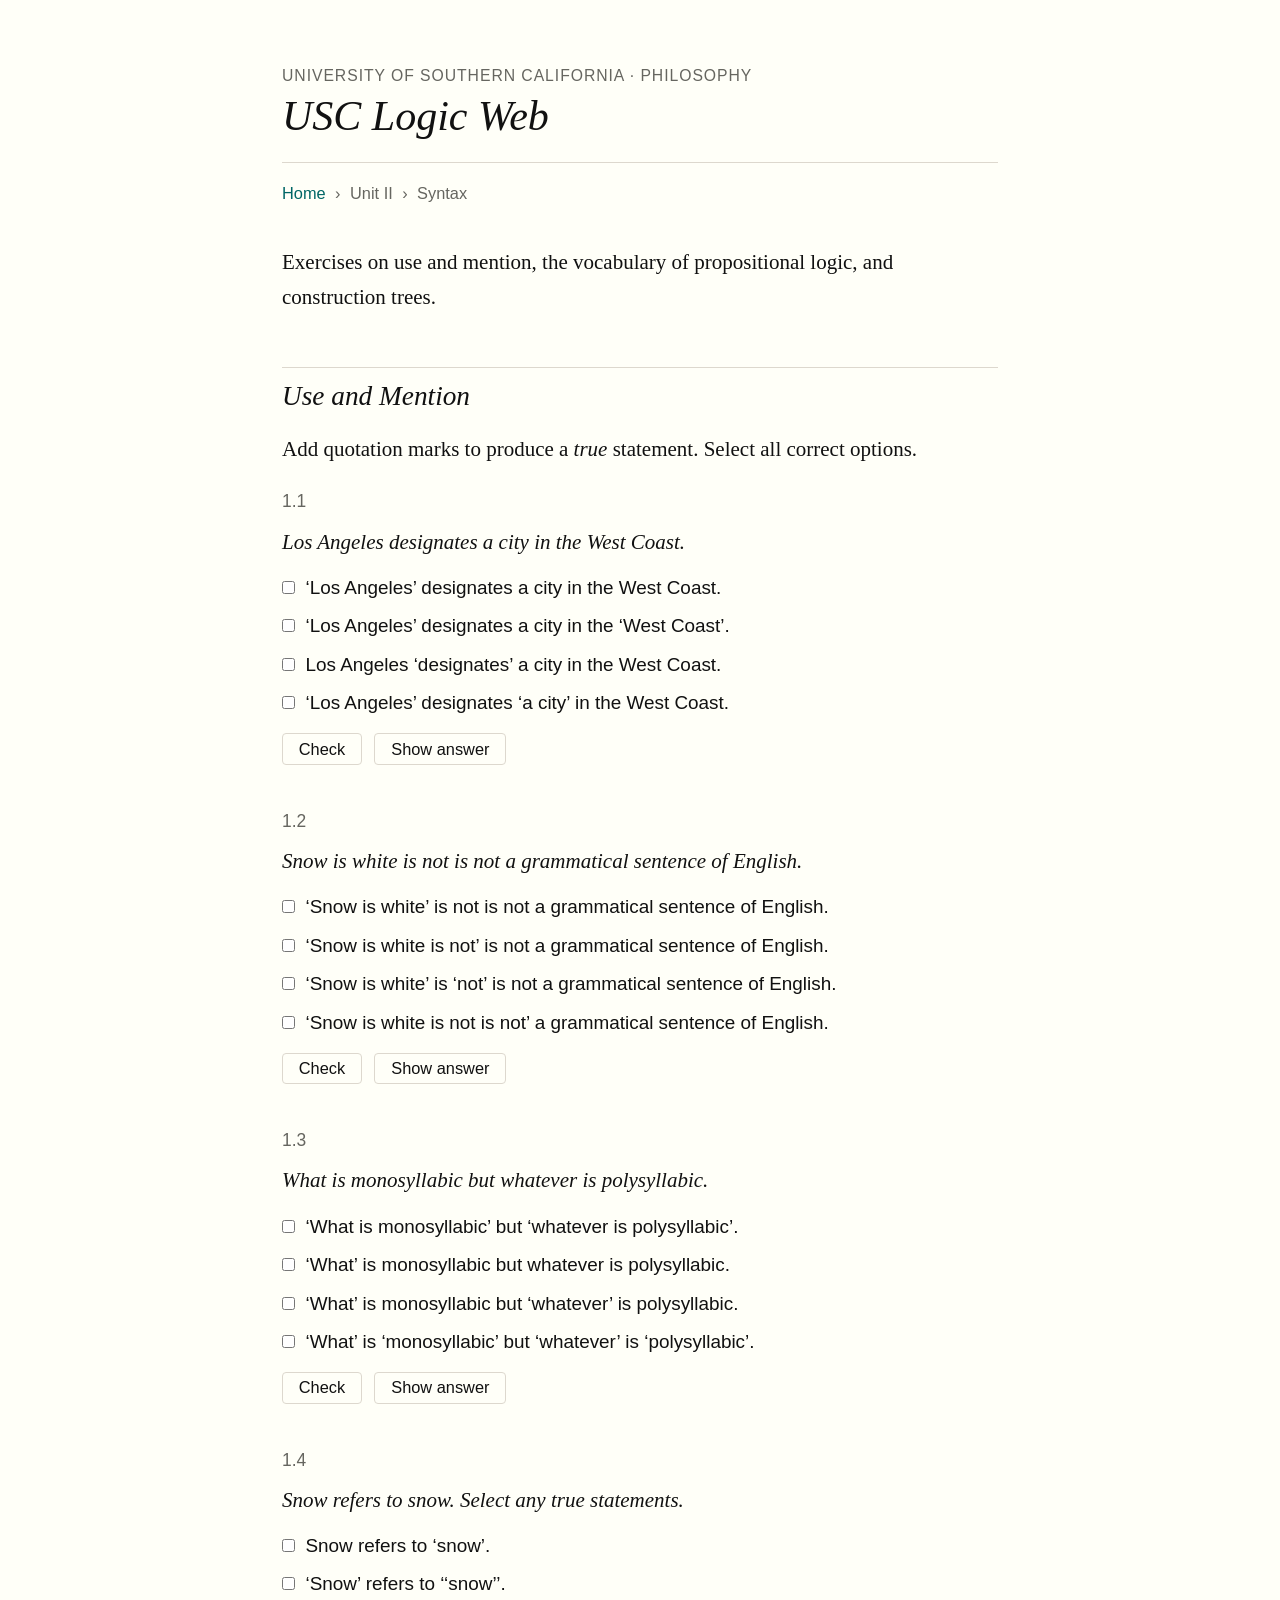
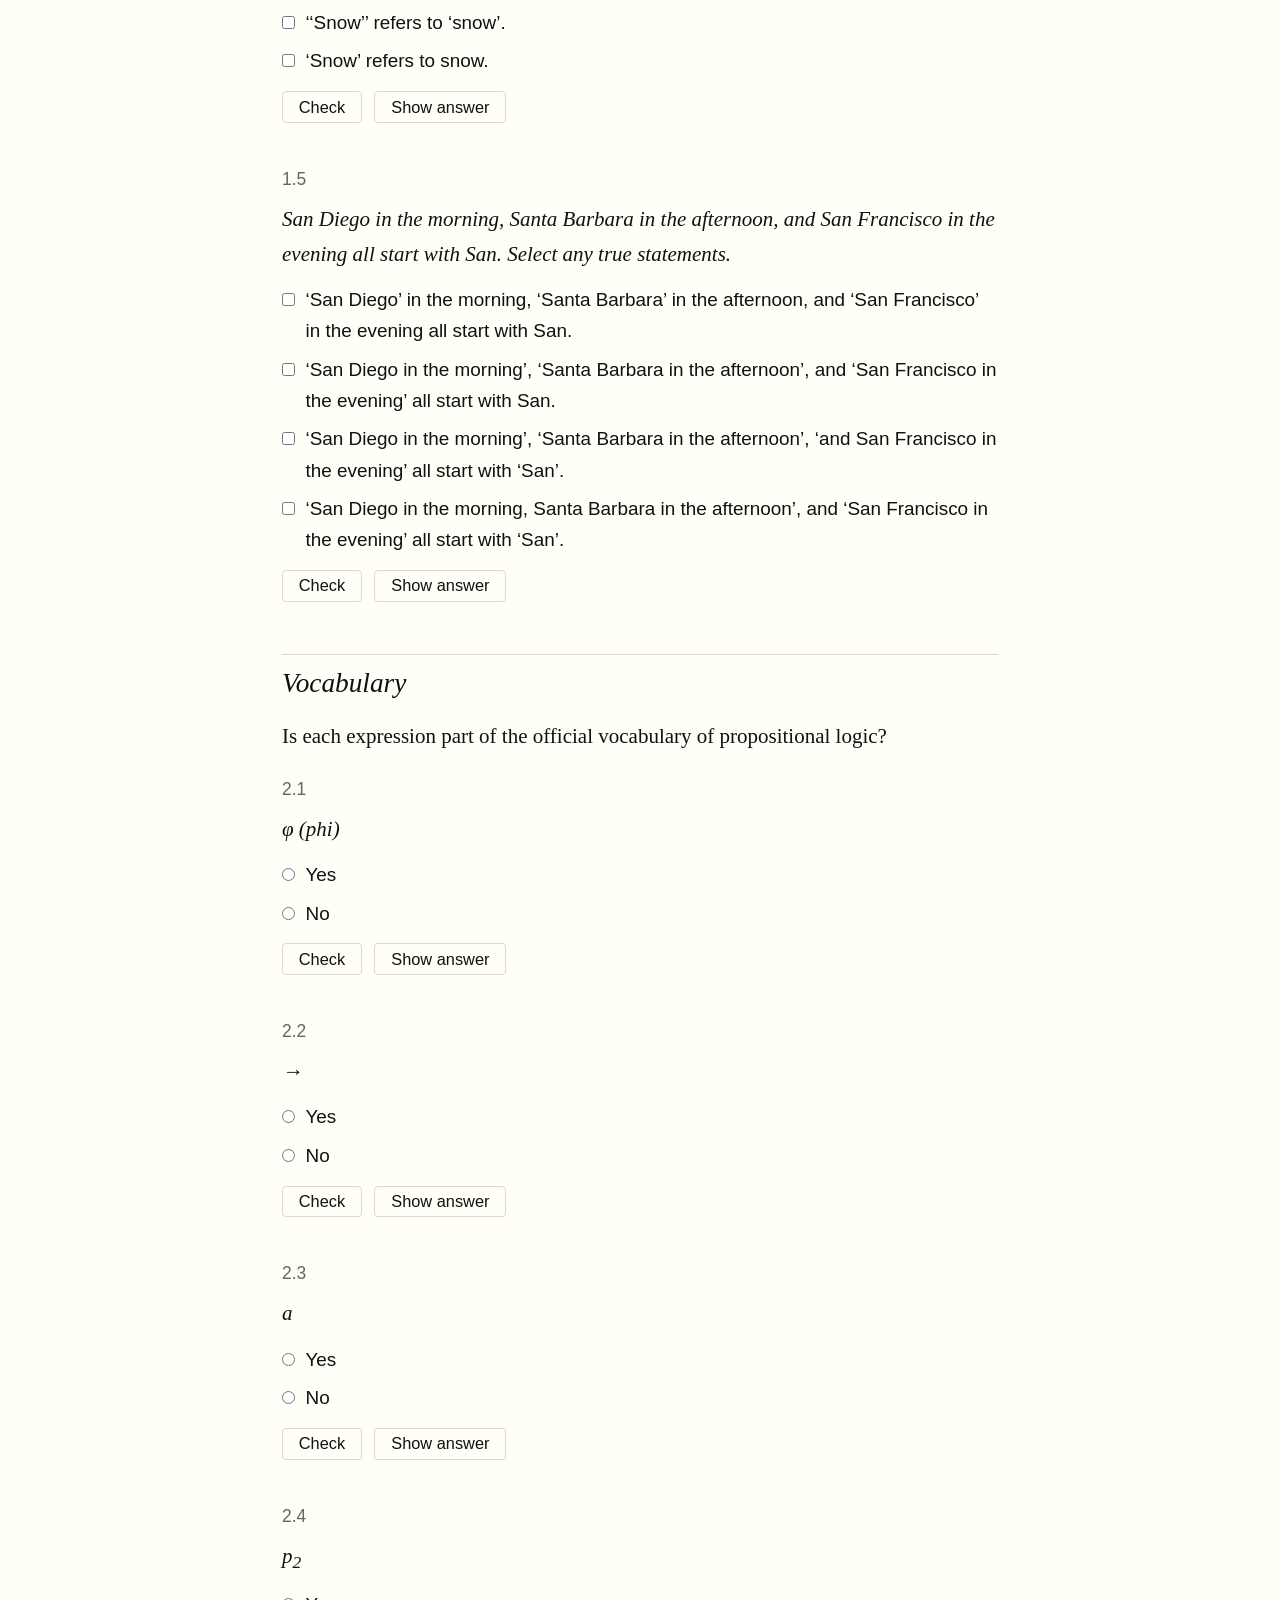
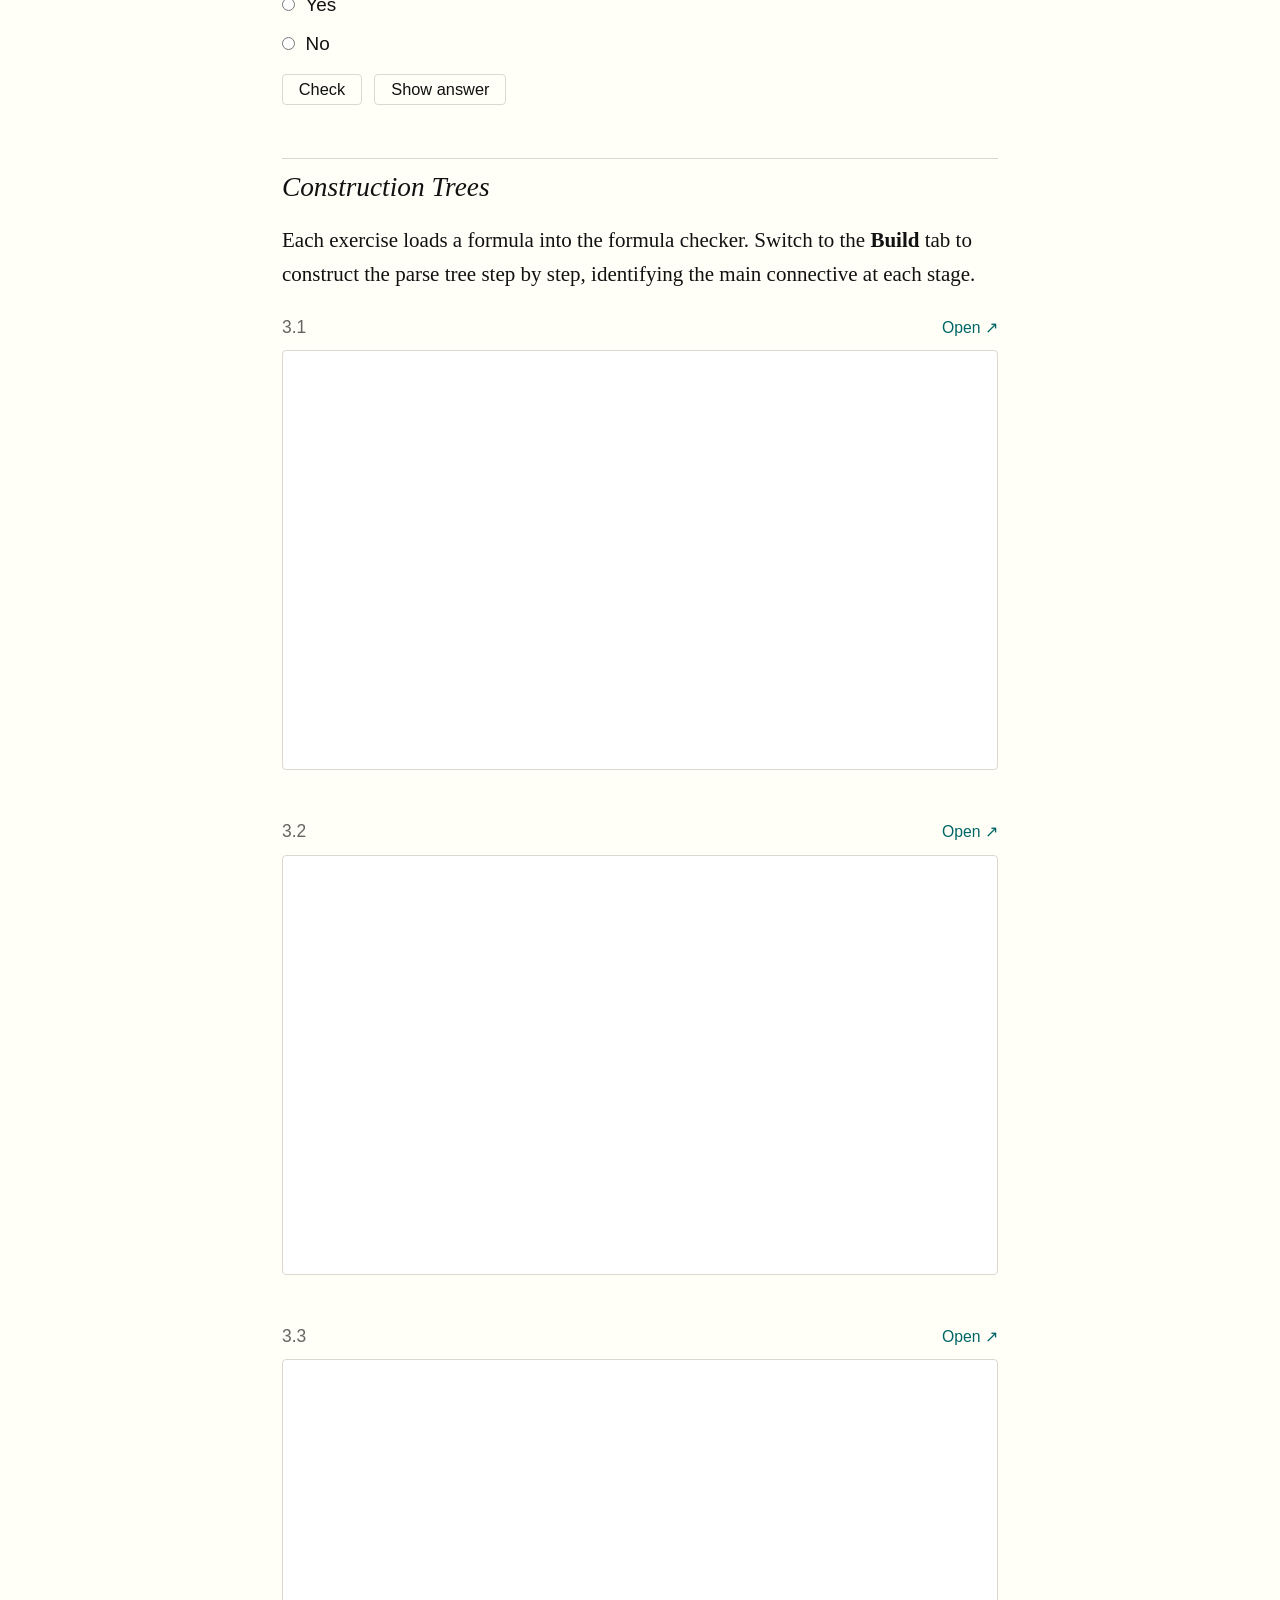
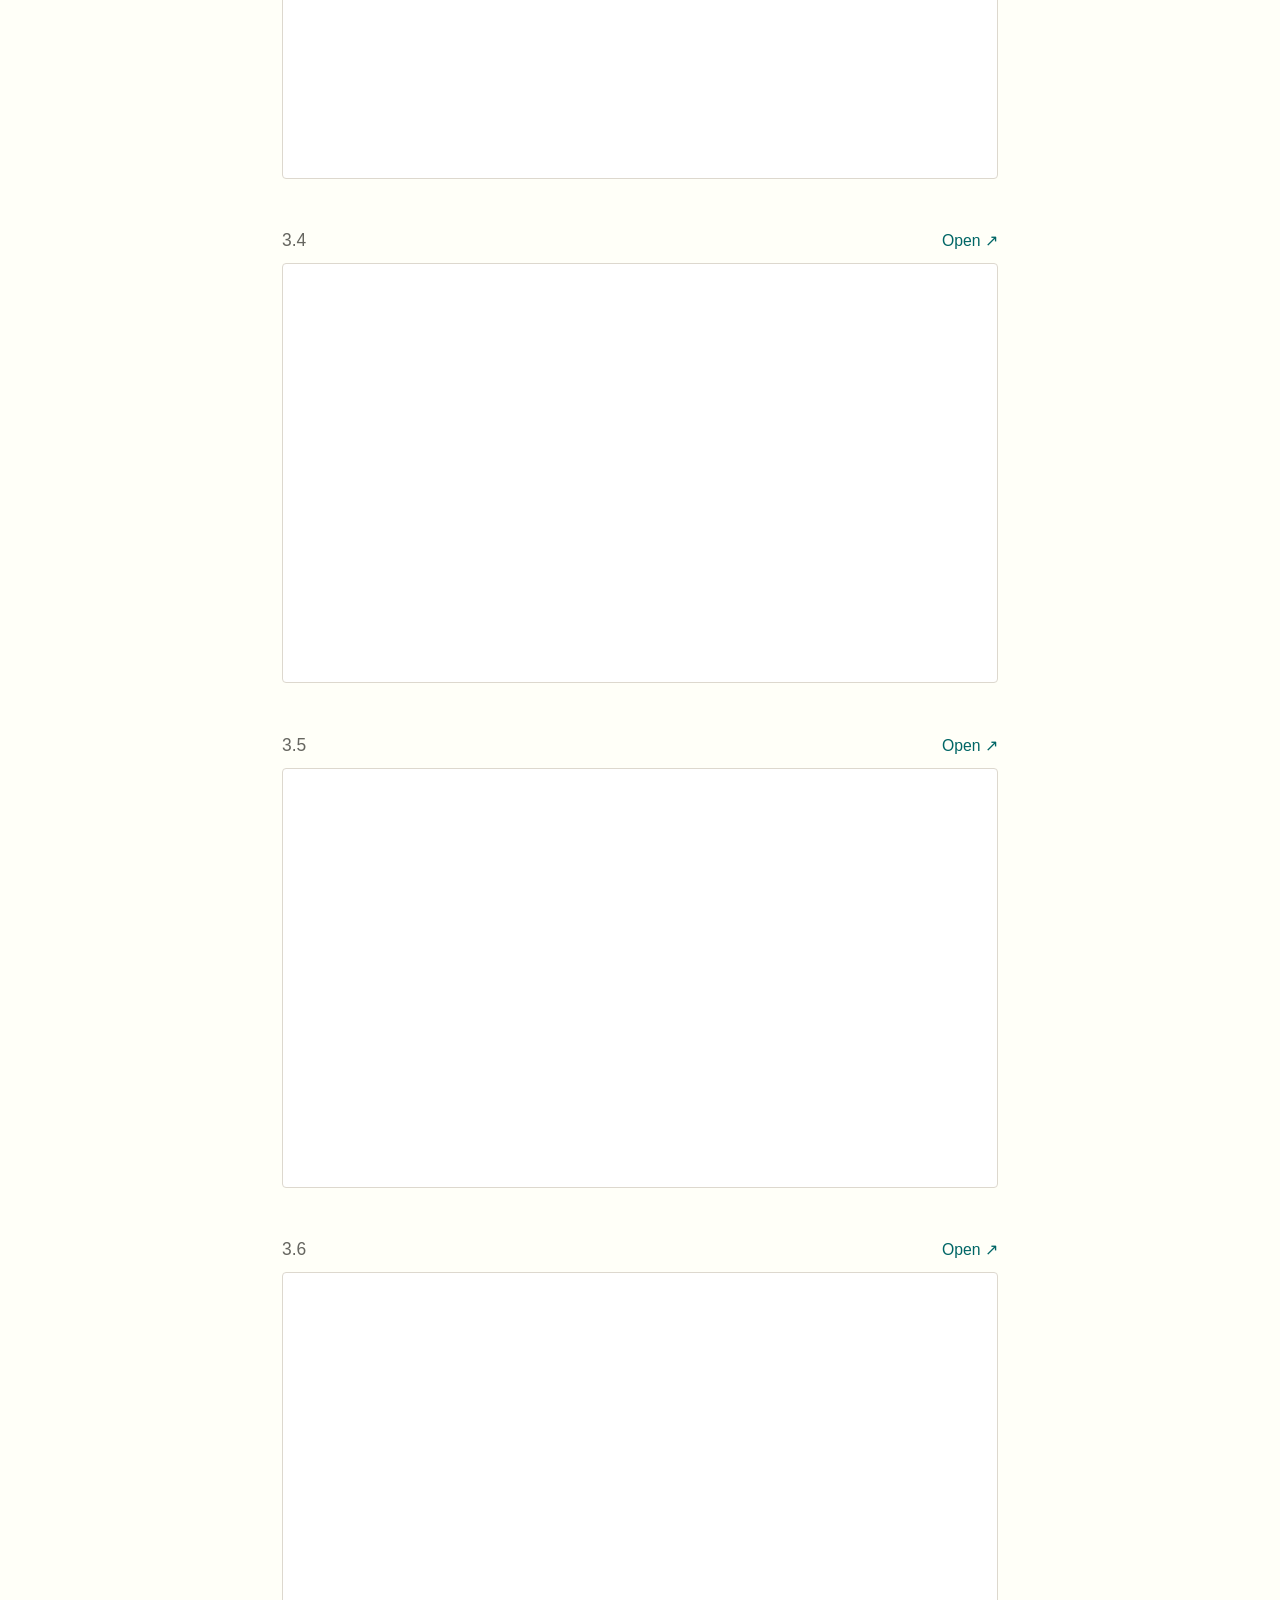
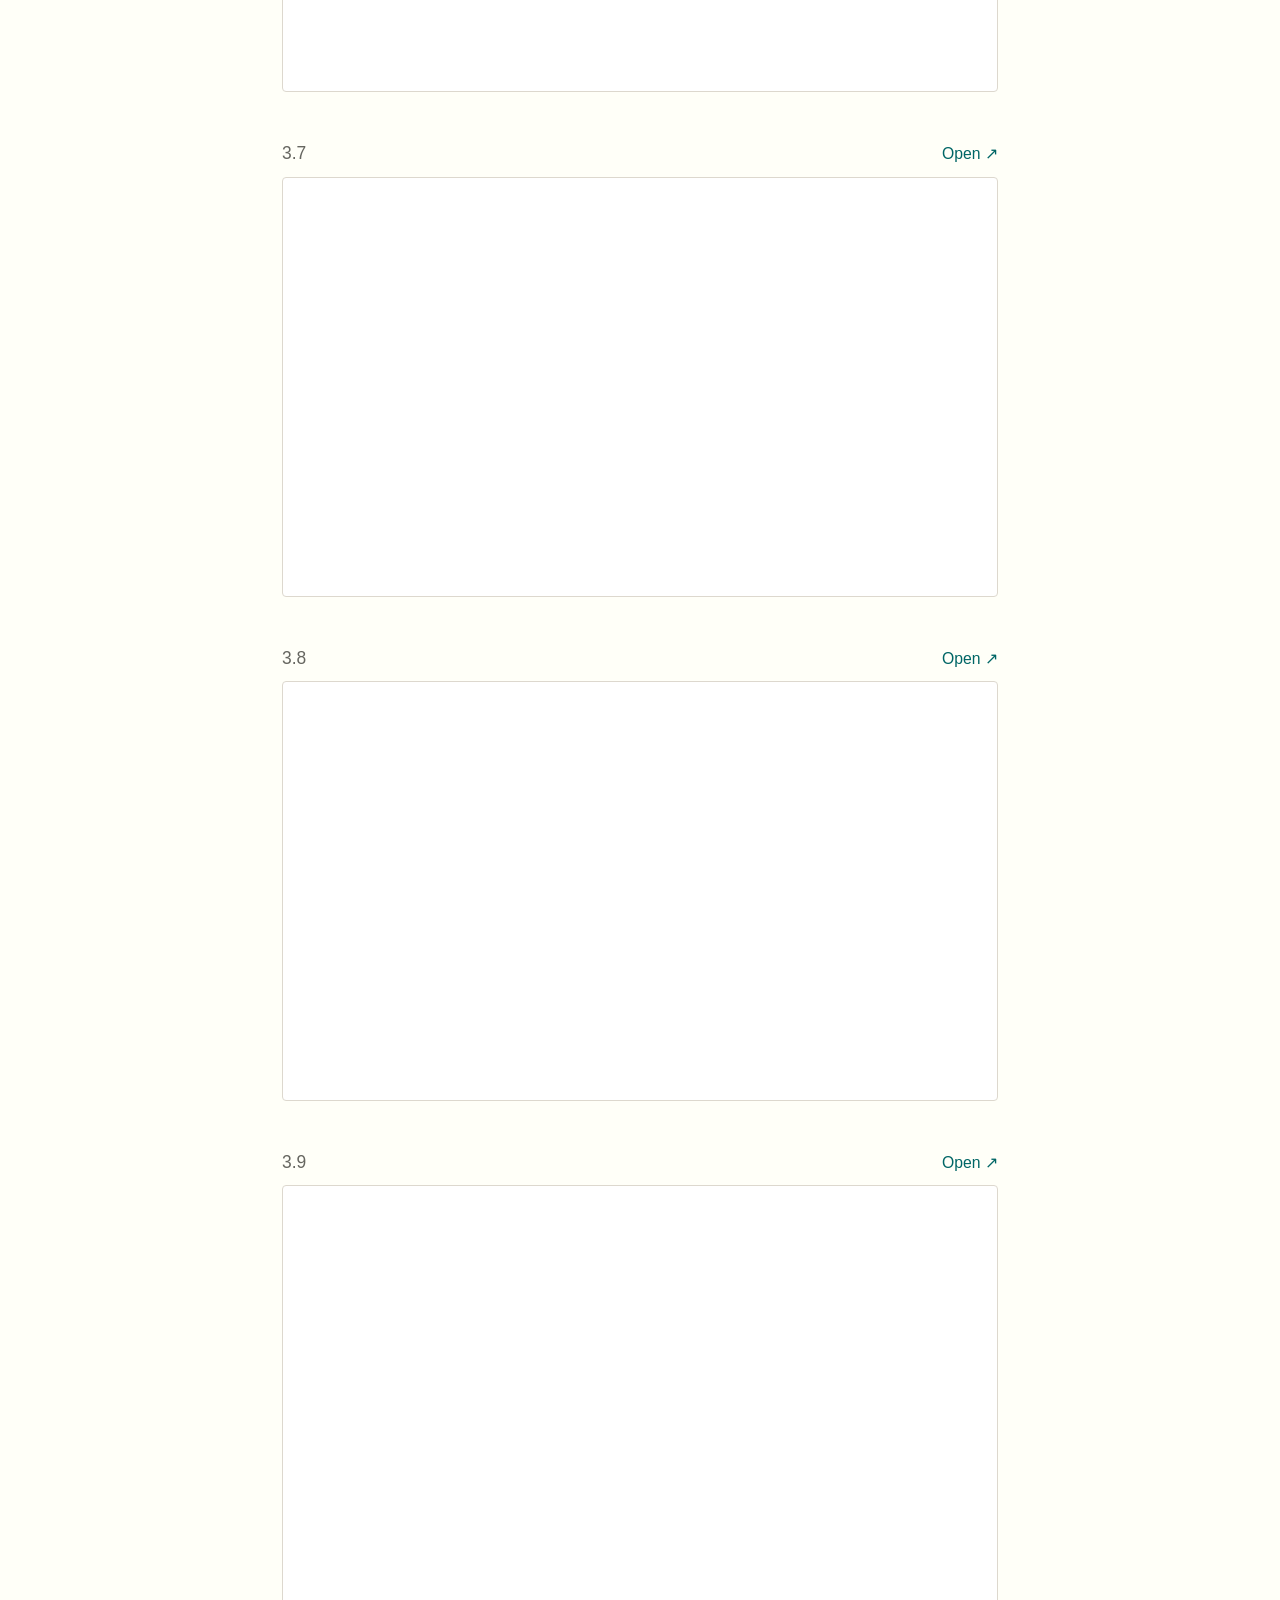
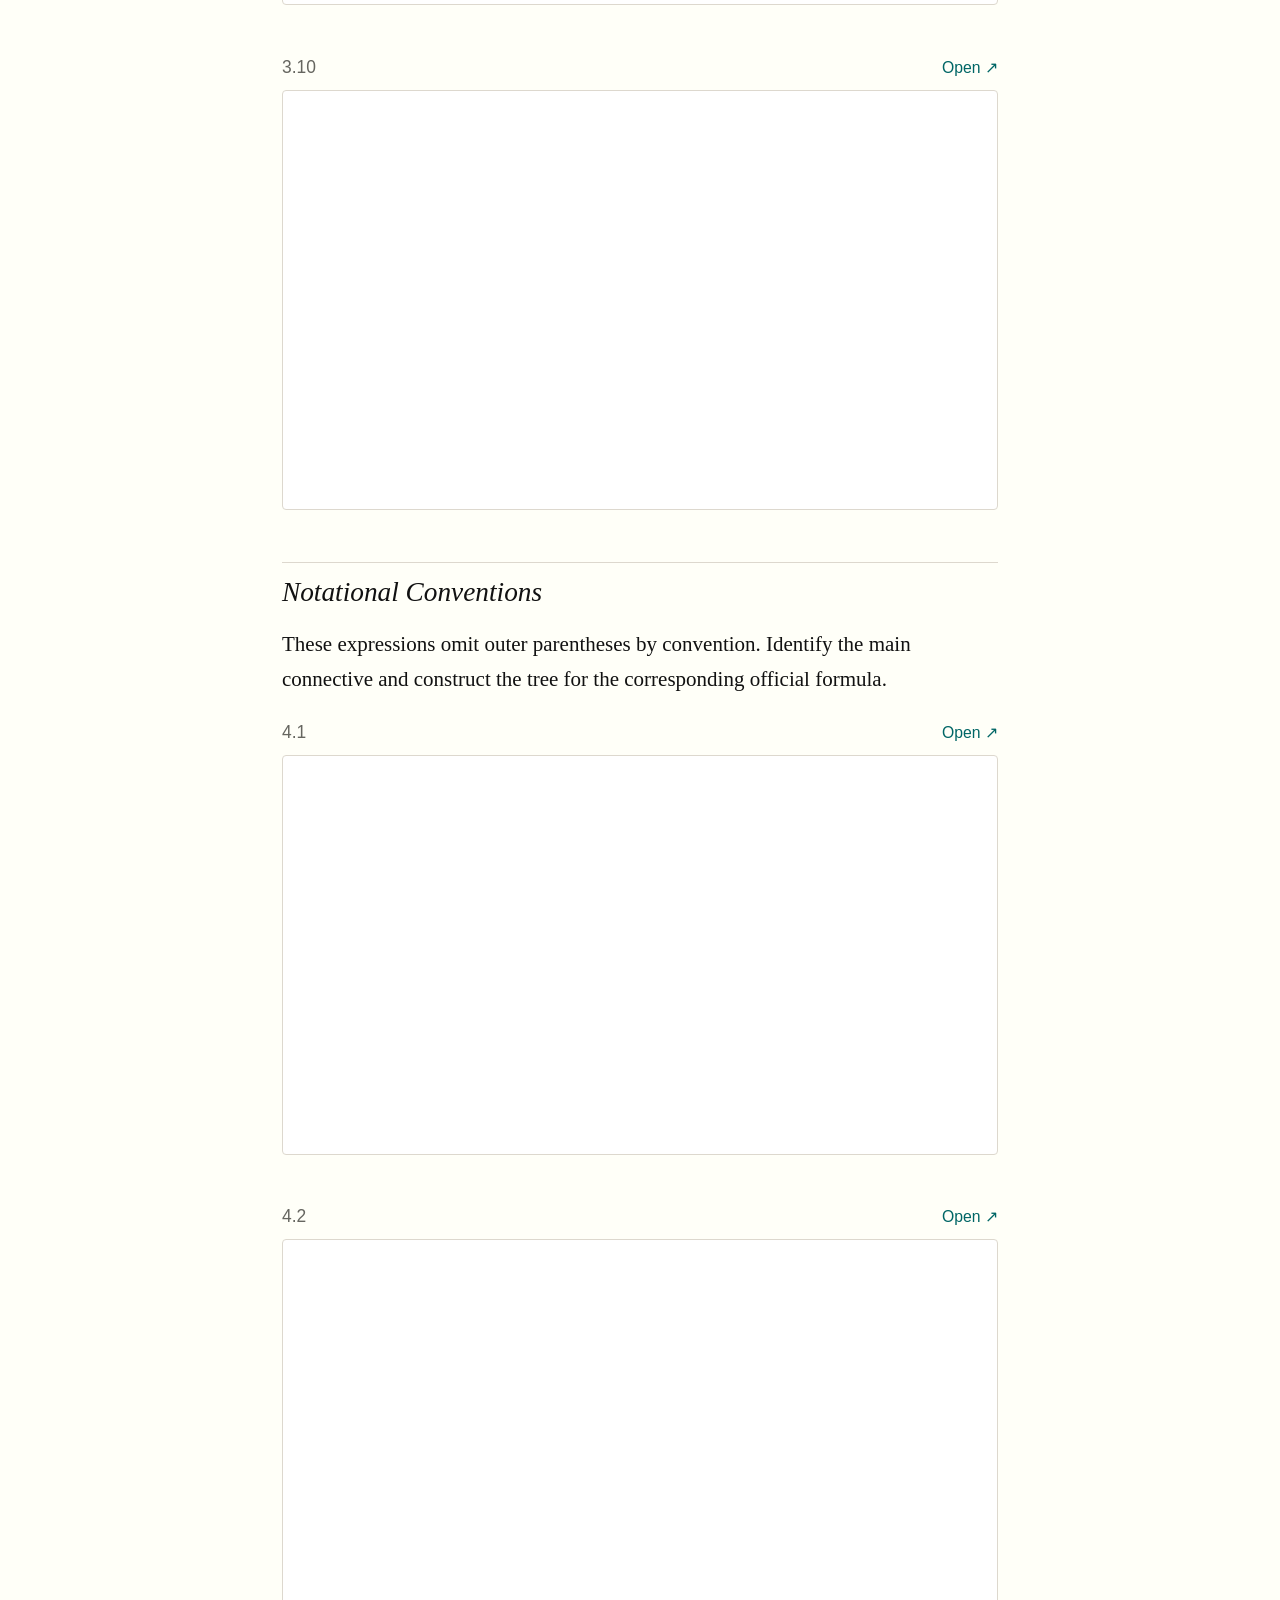
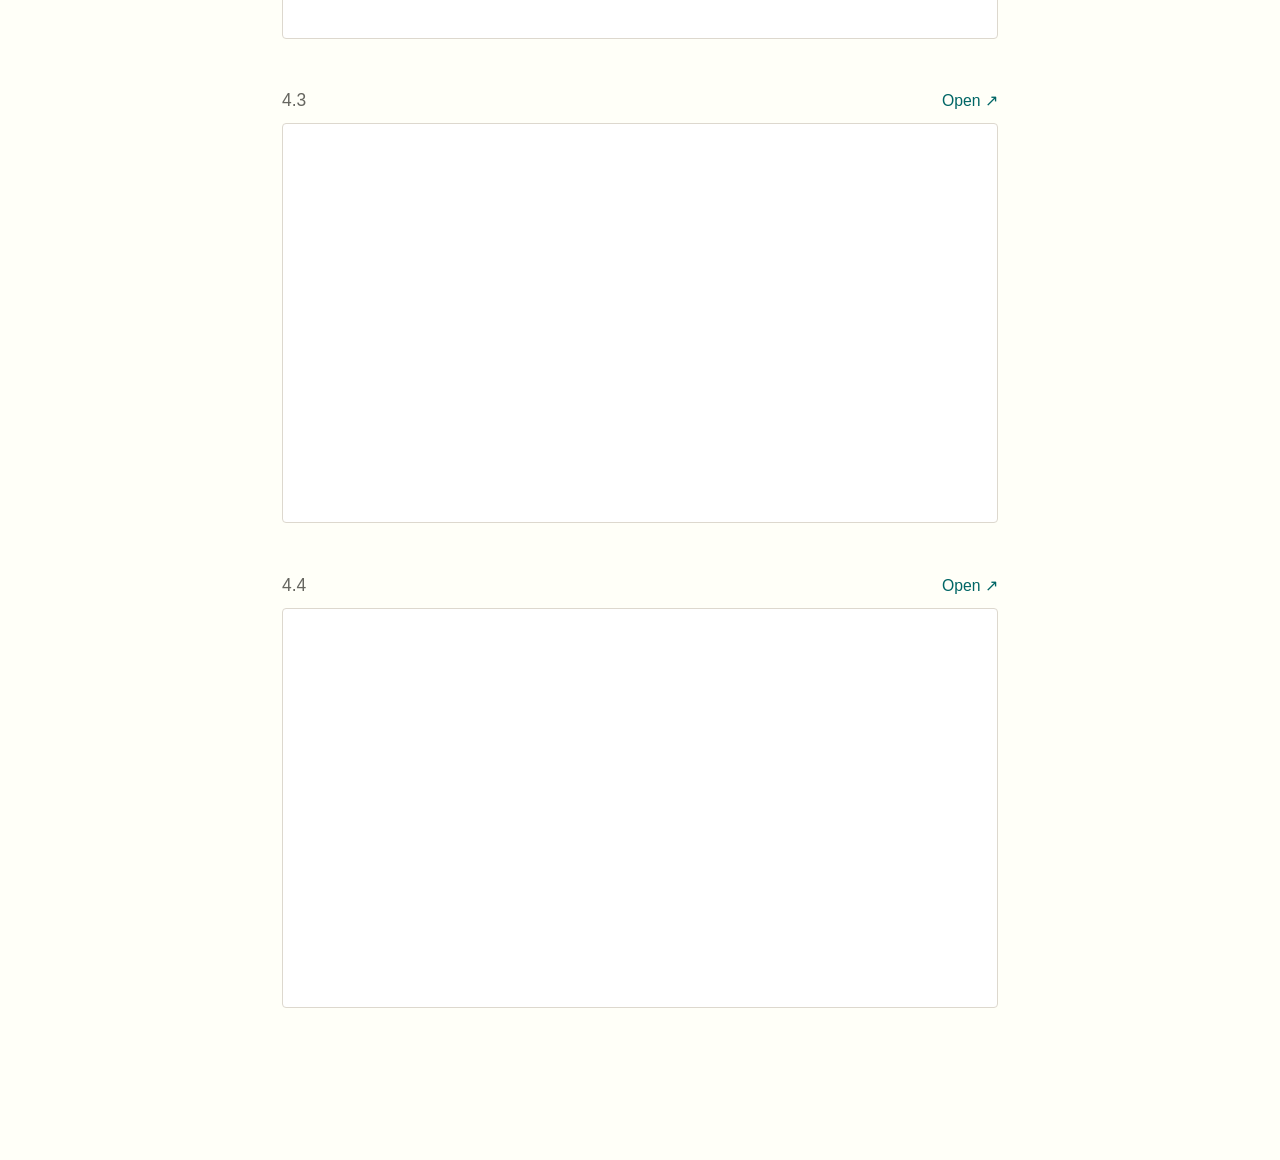
==== commit 5965f5e0: "fix: correct hash format (f key) and use ?card=formula so formulas load in construction tree exercis" ====
--- a/unit-ii/practice-syntax.html
+++ b/unit-ii/practice-syntax.html
@@ -6,15 +6,12 @@
   <title>USC Logic Web &mdash; Unit II: Syntax</title>
   <link rel="stylesheet" href="../shared/style.css">
   <style>
-    .exercise-header {
-      display: flex; justify-content: space-between; align-items: baseline; margin-bottom: 0.4rem;
-    }
+    .exercise-header { display: flex; justify-content: space-between; align-items: baseline; margin-bottom: 0.4rem; }
     .exercise-num { font-family: var(--font-sans); font-size: 0.83rem; color: var(--color-muted); }
     .open-btn { font-family: var(--font-sans); font-size: 0.75rem; color: var(--color-teal); text-decoration: none; }
     .open-btn:hover { text-decoration: underline; }
     .app-frame iframe { width: 100%; border: 1px solid var(--color-border); border-radius: 4px; display: block; background: #fff; }
     .exercise { margin: 0 0 2.25rem; }
-
     .mc-exercise { margin: 0 0 2rem; }
     .mc-question { margin-bottom: 0.6rem; font-style: italic; }
     .mc-options { display: flex; flex-direction: column; gap: 0.35rem; margin-bottom: 0.7rem; }
@@ -28,10 +25,8 @@
     }
     .btn-check:hover { background: var(--color-teal); color: #fff; border-color: var(--color-teal); }
     .mc-feedback { font-family: var(--font-sans); font-size: 0.85rem; margin-bottom: 0.4rem; }
-    .fb-ok { color: #1a6e2e; }
-    .fb-err { color: #8b1a1a; }
+    .fb-ok { color: #1a6e2e; } .fb-err { color: #8b1a1a; }
     .mc-answer { font-family: var(--font-sans); font-size: 0.85rem; color: var(--color-muted); margin-top: 0.3rem; }
-
   </style>
 </head>
 <body>
@@ -52,27 +47,13 @@
   <p>Add quotation marks to produce a <em>true</em> statement. Select all correct options.</p>
 
   <div class="exercise mc-exercise" data-correct='[0]' data-name="q1_1">
-    <div class="exercise-header">
-      <span class="exercise-num">1.1</span>
-    </div>
+    <div class="exercise-header"><span class="exercise-num">1.1</span></div>
     <div class="mc-question">Los Angeles designates a city in the West Coast.</div>
     <div class="mc-options">
-      <label class="mc-option">
-        <input type="checkbox" name="q1_1_0" value="0">
-        <span>&lsquo;Los Angeles&rsquo; designates a city in the West Coast.</span>
-      </label>
-      <label class="mc-option">
-        <input type="checkbox" name="q1_1_1" value="1">
-        <span>&lsquo;Los Angeles&rsquo; designates a city in the &lsquo;West Coast&rsquo;.</span>
-      </label>
-      <label class="mc-option">
-        <input type="checkbox" name="q1_1_2" value="2">
-        <span>Los Angeles &lsquo;designates&rsquo; a city in the West Coast.</span>
-      </label>
-      <label class="mc-option">
-        <input type="checkbox" name="q1_1_3" value="3">
-        <span>&lsquo;Los Angeles&rsquo; designates &lsquo;a city&rsquo; in the West Coast.</span>
-      </label>
+      <label class="mc-option"><input type="checkbox" name="q1_1_0" value="0"><span>&lsquo;Los Angeles&rsquo; designates a city in the West Coast.</span></label>
+      <label class="mc-option"><input type="checkbox" name="q1_1_1" value="1"><span>&lsquo;Los Angeles&rsquo; designates a city in the &lsquo;West Coast&rsquo;.</span></label>
+      <label class="mc-option"><input type="checkbox" name="q1_1_2" value="2"><span>Los Angeles &lsquo;designates&rsquo; a city in the West Coast.</span></label>
+      <label class="mc-option"><input type="checkbox" name="q1_1_3" value="3"><span>&lsquo;Los Angeles&rsquo; designates &lsquo;a city&rsquo; in the West Coast.</span></label>
     </div>
     <div class="mc-controls">
       <button class="btn-check" onclick="checkMC(this)">Check</button>
@@ -82,27 +63,13 @@
     <div class="mc-answer" hidden><strong>Answer:</strong> &lsquo;Los Angeles&rsquo; designates a city in the West Coast.</div>
   </div>
   <div class="exercise mc-exercise" data-correct='[1]' data-name="q1_2">
-    <div class="exercise-header">
-      <span class="exercise-num">1.2</span>
-    </div>
+    <div class="exercise-header"><span class="exercise-num">1.2</span></div>
     <div class="mc-question">Snow is white is not is not a grammatical sentence of English.</div>
     <div class="mc-options">
-      <label class="mc-option">
-        <input type="checkbox" name="q1_2_0" value="0">
-        <span>&lsquo;Snow is white&rsquo; is not is not a grammatical sentence of English.</span>
-      </label>
-      <label class="mc-option">
-        <input type="checkbox" name="q1_2_1" value="1">
-        <span>&lsquo;Snow is white is not&rsquo; is not a grammatical sentence of English.</span>
-      </label>
-      <label class="mc-option">
-        <input type="checkbox" name="q1_2_2" value="2">
-        <span>&lsquo;Snow is white&rsquo; is &lsquo;not&rsquo; is not a grammatical sentence of English.</span>
-      </label>
-      <label class="mc-option">
-        <input type="checkbox" name="q1_2_3" value="3">
-        <span>&lsquo;Snow is white is not is not&rsquo; a grammatical sentence of English.</span>
-      </label>
+      <label class="mc-option"><input type="checkbox" name="q1_2_0" value="0"><span>&lsquo;Snow is white&rsquo; is not is not a grammatical sentence of English.</span></label>
+      <label class="mc-option"><input type="checkbox" name="q1_2_1" value="1"><span>&lsquo;Snow is white is not&rsquo; is not a grammatical sentence of English.</span></label>
+      <label class="mc-option"><input type="checkbox" name="q1_2_2" value="2"><span>&lsquo;Snow is white&rsquo; is &lsquo;not&rsquo; is not a grammatical sentence of English.</span></label>
+      <label class="mc-option"><input type="checkbox" name="q1_2_3" value="3"><span>&lsquo;Snow is white is not is not&rsquo; a grammatical sentence of English.</span></label>
     </div>
     <div class="mc-controls">
       <button class="btn-check" onclick="checkMC(this)">Check</button>
@@ -112,27 +79,13 @@
     <div class="mc-answer" hidden><strong>Answer:</strong> &lsquo;Snow is white is not&rsquo; is not a grammatical sentence of English.</div>
   </div>
   <div class="exercise mc-exercise" data-correct='[2]' data-name="q1_3">
-    <div class="exercise-header">
-      <span class="exercise-num">1.3</span>
-    </div>
+    <div class="exercise-header"><span class="exercise-num">1.3</span></div>
     <div class="mc-question">What is monosyllabic but whatever is polysyllabic.</div>
     <div class="mc-options">
-      <label class="mc-option">
-        <input type="checkbox" name="q1_3_0" value="0">
-        <span>&lsquo;What is monosyllabic&rsquo; but &lsquo;whatever is polysyllabic&rsquo;.</span>
-      </label>
-      <label class="mc-option">
-        <input type="checkbox" name="q1_3_1" value="1">
-        <span>&lsquo;What&rsquo; is monosyllabic but whatever is polysyllabic.</span>
-      </label>
-      <label class="mc-option">
-        <input type="checkbox" name="q1_3_2" value="2">
-        <span>&lsquo;What&rsquo; is monosyllabic but &lsquo;whatever&rsquo; is polysyllabic.</span>
-      </label>
-      <label class="mc-option">
-        <input type="checkbox" name="q1_3_3" value="3">
-        <span>&lsquo;What&rsquo; is &lsquo;monosyllabic&rsquo; but &lsquo;whatever&rsquo; is &lsquo;polysyllabic&rsquo;.</span>
-      </label>
+      <label class="mc-option"><input type="checkbox" name="q1_3_0" value="0"><span>&lsquo;What is monosyllabic&rsquo; but &lsquo;whatever is polysyllabic&rsquo;.</span></label>
+      <label class="mc-option"><input type="checkbox" name="q1_3_1" value="1"><span>&lsquo;What&rsquo; is monosyllabic but whatever is polysyllabic.</span></label>
+      <label class="mc-option"><input type="checkbox" name="q1_3_2" value="2"><span>&lsquo;What&rsquo; is monosyllabic but &lsquo;whatever&rsquo; is polysyllabic.</span></label>
+      <label class="mc-option"><input type="checkbox" name="q1_3_3" value="3"><span>&lsquo;What&rsquo; is &lsquo;monosyllabic&rsquo; but &lsquo;whatever&rsquo; is &lsquo;polysyllabic&rsquo;.</span></label>
     </div>
     <div class="mc-controls">
       <button class="btn-check" onclick="checkMC(this)">Check</button>
@@ -142,27 +95,13 @@
     <div class="mc-answer" hidden><strong>Answer:</strong> &lsquo;What&rsquo; is monosyllabic but &lsquo;whatever&rsquo; is polysyllabic.</div>
   </div>
   <div class="exercise mc-exercise" data-correct='[2, 3]' data-name="q1_4">
-    <div class="exercise-header">
-      <span class="exercise-num">1.4</span>
-    </div>
+    <div class="exercise-header"><span class="exercise-num">1.4</span></div>
     <div class="mc-question">Snow refers to snow. Select any true statements.</div>
     <div class="mc-options">
-      <label class="mc-option">
-        <input type="checkbox" name="q1_4_0" value="0">
-        <span>Snow refers to &lsquo;snow&rsquo;.</span>
-      </label>
-      <label class="mc-option">
-        <input type="checkbox" name="q1_4_1" value="1">
-        <span>&lsquo;Snow&rsquo; refers to &lsquo;&lsquo;snow&rsquo;&rsquo;.</span>
-      </label>
-      <label class="mc-option">
-        <input type="checkbox" name="q1_4_2" value="2">
-        <span>&lsquo;&lsquo;Snow&rsquo;&rsquo; refers to &lsquo;snow&rsquo;.</span>
-      </label>
-      <label class="mc-option">
-        <input type="checkbox" name="q1_4_3" value="3">
-        <span>&lsquo;Snow&rsquo; refers to snow.</span>
-      </label>
+      <label class="mc-option"><input type="checkbox" name="q1_4_0" value="0"><span>Snow refers to &lsquo;snow&rsquo;.</span></label>
+      <label class="mc-option"><input type="checkbox" name="q1_4_1" value="1"><span>&lsquo;Snow&rsquo; refers to &lsquo;&lsquo;snow&rsquo;&rsquo;.</span></label>
+      <label class="mc-option"><input type="checkbox" name="q1_4_2" value="2"><span>&lsquo;&lsquo;Snow&rsquo;&rsquo; refers to &lsquo;snow&rsquo;.</span></label>
+      <label class="mc-option"><input type="checkbox" name="q1_4_3" value="3"><span>&lsquo;Snow&rsquo; refers to snow.</span></label>
     </div>
     <div class="mc-controls">
       <button class="btn-check" onclick="checkMC(this)">Check</button>
@@ -172,27 +111,13 @@
     <div class="mc-answer" hidden><strong>Answer:</strong> &lsquo;&lsquo;Snow&rsquo;&rsquo; refers to &lsquo;snow&rsquo;.; &lsquo;Snow&rsquo; refers to snow.</div>
   </div>
   <div class="exercise mc-exercise" data-correct='[3]' data-name="q1_5">
-    <div class="exercise-header">
-      <span class="exercise-num">1.5</span>
-    </div>
+    <div class="exercise-header"><span class="exercise-num">1.5</span></div>
     <div class="mc-question">San Diego in the morning, Santa Barbara in the afternoon, and San Francisco in the evening all start with San. Select any true statements.</div>
     <div class="mc-options">
-      <label class="mc-option">
-        <input type="checkbox" name="q1_5_0" value="0">
-        <span>&lsquo;San Diego&rsquo; in the morning, &lsquo;Santa Barbara&rsquo; in the afternoon, and &lsquo;San Francisco&rsquo; in the evening all start with San.</span>
-      </label>
-      <label class="mc-option">
-        <input type="checkbox" name="q1_5_1" value="1">
-        <span>&lsquo;San Diego in the morning&rsquo;, &lsquo;Santa Barbara in the afternoon&rsquo;, and &lsquo;San Francisco in the evening&rsquo; all start with San.</span>
-      </label>
-      <label class="mc-option">
-        <input type="checkbox" name="q1_5_2" value="2">
-        <span>&lsquo;San Diego in the morning&rsquo;, &lsquo;Santa Barbara in the afternoon&rsquo;, &lsquo;and San Francisco in the evening&rsquo; all start with &lsquo;San&rsquo;.</span>
-      </label>
-      <label class="mc-option">
-        <input type="checkbox" name="q1_5_3" value="3">
-        <span>&lsquo;San Diego in the morning, Santa Barbara in the afternoon&rsquo;, and &lsquo;San Francisco in the evening&rsquo; all start with &lsquo;San&rsquo;.</span>
-      </label>
+      <label class="mc-option"><input type="checkbox" name="q1_5_0" value="0"><span>&lsquo;San Diego&rsquo; in the morning, &lsquo;Santa Barbara&rsquo; in the afternoon, and &lsquo;San Francisco&rsquo; in the evening all start with San.</span></label>
+      <label class="mc-option"><input type="checkbox" name="q1_5_1" value="1"><span>&lsquo;San Diego in the morning&rsquo;, &lsquo;Santa Barbara in the afternoon&rsquo;, and &lsquo;San Francisco in the evening&rsquo; all start with San.</span></label>
+      <label class="mc-option"><input type="checkbox" name="q1_5_2" value="2"><span>&lsquo;San Diego in the morning&rsquo;, &lsquo;Santa Barbara in the afternoon&rsquo;, &lsquo;and San Francisco in the evening&rsquo; all start with &lsquo;San&rsquo;.</span></label>
+      <label class="mc-option"><input type="checkbox" name="q1_5_3" value="3"><span>&lsquo;San Diego in the morning, Santa Barbara in the afternoon&rsquo;, and &lsquo;San Francisco in the evening&rsquo; all start with &lsquo;San&rsquo;.</span></label>
     </div>
     <div class="mc-controls">
       <button class="btn-check" onclick="checkMC(this)">Check</button>
@@ -205,19 +130,11 @@
   <p>Is each expression part of the official vocabulary of propositional logic?</p>
 
   <div class="exercise mc-exercise" data-correct='[1]' data-name="q2_1">
-    <div class="exercise-header">
-      <span class="exercise-num">2.1</span>
-    </div>
+    <div class="exercise-header"><span class="exercise-num">2.1</span></div>
     <div class="mc-question">&phi; (phi)</div>
     <div class="mc-options">
-      <label class="mc-option">
-        <input type="radio" name="q2_1_0" value="0">
-        <span>Yes</span>
-      </label>
-      <label class="mc-option">
-        <input type="radio" name="q2_1_1" value="1">
-        <span>No</span>
-      </label>
+      <label class="mc-option"><input type="radio" name="q2_1_0" value="0"><span>Yes</span></label>
+      <label class="mc-option"><input type="radio" name="q2_1_1" value="1"><span>No</span></label>
     </div>
     <div class="mc-controls">
       <button class="btn-check" onclick="checkMC(this)">Check</button>
@@ -227,19 +144,11 @@
     <div class="mc-answer" hidden><strong>Answer:</strong> No</div>
   </div>
   <div class="exercise mc-exercise" data-correct='[0]' data-name="q2_2">
-    <div class="exercise-header">
-      <span class="exercise-num">2.2</span>
-    </div>
+    <div class="exercise-header"><span class="exercise-num">2.2</span></div>
     <div class="mc-question">&rarr;</div>
     <div class="mc-options">
-      <label class="mc-option">
-        <input type="radio" name="q2_2_0" value="0">
-        <span>Yes</span>
-      </label>
-      <label class="mc-option">
-        <input type="radio" name="q2_2_1" value="1">
-        <span>No</span>
-      </label>
+      <label class="mc-option"><input type="radio" name="q2_2_0" value="0"><span>Yes</span></label>
+      <label class="mc-option"><input type="radio" name="q2_2_1" value="1"><span>No</span></label>
     </div>
     <div class="mc-controls">
       <button class="btn-check" onclick="checkMC(this)">Check</button>
@@ -249,19 +158,11 @@
     <div class="mc-answer" hidden><strong>Answer:</strong> Yes</div>
   </div>
   <div class="exercise mc-exercise" data-correct='[1]' data-name="q2_3">
-    <div class="exercise-header">
-      <span class="exercise-num">2.3</span>
-    </div>
+    <div class="exercise-header"><span class="exercise-num">2.3</span></div>
     <div class="mc-question"><i>a</i></div>
     <div class="mc-options">
-      <label class="mc-option">
-        <input type="radio" name="q2_3_0" value="0">
-        <span>Yes</span>
-      </label>
-      <label class="mc-option">
-        <input type="radio" name="q2_3_1" value="1">
-        <span>No</span>
-      </label>
+      <label class="mc-option"><input type="radio" name="q2_3_0" value="0"><span>Yes</span></label>
+      <label class="mc-option"><input type="radio" name="q2_3_1" value="1"><span>No</span></label>
     </div>
     <div class="mc-controls">
       <button class="btn-check" onclick="checkMC(this)">Check</button>
@@ -271,19 +172,11 @@
     <div class="mc-answer" hidden><strong>Answer:</strong> No</div>
   </div>
   <div class="exercise mc-exercise" data-correct='[0]' data-name="q2_4">
-    <div class="exercise-header">
-      <span class="exercise-num">2.4</span>
-    </div>
+    <div class="exercise-header"><span class="exercise-num">2.4</span></div>
     <div class="mc-question"><i>p</i><sub>2</sub></div>
     <div class="mc-options">
-      <label class="mc-option">
-        <input type="radio" name="q2_4_0" value="0">
-        <span>Yes</span>
-      </label>
-      <label class="mc-option">
-        <input type="radio" name="q2_4_1" value="1">
-        <span>No</span>
-      </label>
+      <label class="mc-option"><input type="radio" name="q2_4_0" value="0"><span>Yes</span></label>
+      <label class="mc-option"><input type="radio" name="q2_4_1" value="1"><span>No</span></label>
     </div>
     <div class="mc-controls">
       <button class="btn-check" onclick="checkMC(this)">Check</button>
@@ -293,156 +186,110 @@
     <div class="mc-answer" hidden><strong>Answer:</strong> Yes</div>
   </div>
   <h2>Construction Trees</h2>
-  <p>Each exercise loads a formula into the formula checker. Use the <strong>Build</strong> tab to construct the parse tree step by step, identifying the main connective at each stage.</p>
-
-  <div class="exercise">
-    <div class="exercise-header">
-      <span class="exercise-num">3.1</span>
-      <a class="open-btn" target="_blank" href="https://gabriel-uzquiano.github.io/prop-formula-checker/?card=tree#v1:eyJmb3JtdWxhIjoiKHAgL1xcIHEpIiwiYXNzaWdubWVudCI6e319">Open &nearr;</a>
-    </div>
-    <div class="app-frame">
-      <iframe src="https://gabriel-uzquiano.github.io/prop-formula-checker/?card=tree#v1:eyJmb3JtdWxhIjoiKHAgL1xcIHEpIiwiYXNzaWdubWVudCI6e319" height="400" loading="lazy" allow="fullscreen"></iframe>
-    </div>
-  </div>
-  <div class="exercise">
-    <div class="exercise-header">
-      <span class="exercise-num">3.2</span>
-      <a class="open-btn" target="_blank" href="https://gabriel-uzquiano.github.io/prop-formula-checker/?card=tree#v1:eyJmb3JtdWxhIjoiKHAgLT4gKHEgL1xcIH5yKSkiLCJhc3NpZ25tZW50Ijp7fX0=">Open &nearr;</a>
-    </div>
-    <div class="app-frame">
-      <iframe src="https://gabriel-uzquiano.github.io/prop-formula-checker/?card=tree#v1:eyJmb3JtdWxhIjoiKHAgLT4gKHEgL1xcIH5yKSkiLCJhc3NpZ25tZW50Ijp7fX0=" height="400" loading="lazy" allow="fullscreen"></iframe>
-    </div>
-  </div>
-  <div class="exercise">
-    <div class="exercise-header">
-      <span class="exercise-num">3.3</span>
-      <a class="open-btn" target="_blank" href="https://gabriel-uzquiano.github.io/prop-formula-checker/?card=tree#v1:eyJmb3JtdWxhIjoiKChwIFxcLyBxKSAtPiByKSIsImFzc2lnbm1lbnQiOnt9fQ==">Open &nearr;</a>
-    </div>
-    <div class="app-frame">
-      <iframe src="https://gabriel-uzquiano.github.io/prop-formula-checker/?card=tree#v1:eyJmb3JtdWxhIjoiKChwIFxcLyBxKSAtPiByKSIsImFzc2lnbm1lbnQiOnt9fQ==" height="400" loading="lazy" allow="fullscreen"></iframe>
-    </div>
-  </div>
-  <div class="exercise">
-    <div class="exercise-header">
-      <span class="exercise-num">3.4</span>
-      <a class="open-btn" target="_blank" href="https://gabriel-uzquiano.github.io/prop-formula-checker/?card=tree#v1:eyJmb3JtdWxhIjoiKH5wIC9cXCAofnEgLT4gcikpIiwiYXNzaWdubWVudCI6e319">Open &nearr;</a>
-    </div>
-    <div class="app-frame">
-      <iframe src="https://gabriel-uzquiano.github.io/prop-formula-checker/?card=tree#v1:eyJmb3JtdWxhIjoiKH5wIC9cXCAofnEgLT4gcikpIiwiYXNzaWdubWVudCI6e319" height="400" loading="lazy" allow="fullscreen"></iframe>
-    </div>
-  </div>
-  <div class="exercise">
-    <div class="exercise-header">
-      <span class="exercise-num">3.5</span>
-      <a class="open-btn" target="_blank" href="https://gabriel-uzquiano.github.io/prop-formula-checker/?card=tree#v1:eyJmb3JtdWxhIjoifihwIC9cXCB+fnEpIiwiYXNzaWdubWVudCI6e319">Open &nearr;</a>
-    </div>
-    <div class="app-frame">
-      <iframe src="https://gabriel-uzquiano.github.io/prop-formula-checker/?card=tree#v1:eyJmb3JtdWxhIjoifihwIC9cXCB+fnEpIiwiYXNzaWdubWVudCI6e319" height="400" loading="lazy" allow="fullscreen"></iframe>
-    </div>
-  </div>
-  <div class="exercise">
-    <div class="exercise-header">
-      <span class="exercise-num">3.6</span>
-      <a class="open-btn" target="_blank" href="https://gabriel-uzquiano.github.io/prop-formula-checker/?card=tree#v1:eyJmb3JtdWxhIjoiKHAgL1xcIChxIC0+IChyIFxcLyBxKSkpIiwiYXNzaWdubWVudCI6e319">Open &nearr;</a>
-    </div>
-    <div class="app-frame">
-      <iframe src="https://gabriel-uzquiano.github.io/prop-formula-checker/?card=tree#v1:eyJmb3JtdWxhIjoiKHAgL1xcIChxIC0+IChyIFxcLyBxKSkpIiwiYXNzaWdubWVudCI6e319" height="400" loading="lazy" allow="fullscreen"></iframe>
-    </div>
-  </div>
-  <div class="exercise">
-    <div class="exercise-header">
-      <span class="exercise-num">3.7</span>
-      <a class="open-btn" target="_blank" href="https://gabriel-uzquiano.github.io/prop-formula-checker/?card=tree#v1:eyJmb3JtdWxhIjoifn4ocCAtPiAocSAvXFwgKHAgLT4gcikpKSIsImFzc2lnbm1lbnQiOnt9fQ==">Open &nearr;</a>
-    </div>
-    <div class="app-frame">
-      <iframe src="https://gabriel-uzquiano.github.io/prop-formula-checker/?card=tree#v1:eyJmb3JtdWxhIjoifn4ocCAtPiAocSAvXFwgKHAgLT4gcikpKSIsImFzc2lnbm1lbnQiOnt9fQ==" height="400" loading="lazy" allow="fullscreen"></iframe>
-    </div>
-  </div>
-  <div class="exercise">
-    <div class="exercise-header">
-      <span class="exercise-num">3.8</span>
-      <a class="open-btn" target="_blank" href="https://gabriel-uzquiano.github.io/prop-formula-checker/?card=tree#v1:eyJmb3JtdWxhIjoiKCgocCAvXFwgcSkgLT4gfih+cSBcXC8gfnApKSAtPiBwKSIsImFzc2lnbm1lbnQiOnt9fQ==">Open &nearr;</a>
-    </div>
-    <div class="app-frame">
-      <iframe src="https://gabriel-uzquiano.github.io/prop-formula-checker/?card=tree#v1:eyJmb3JtdWxhIjoiKCgocCAvXFwgcSkgLT4gfih+cSBcXC8gfnApKSAtPiBwKSIsImFzc2lnbm1lbnQiOnt9fQ==" height="400" loading="lazy" allow="fullscreen"></iframe>
-    </div>
-  </div>
-  <div class="exercise">
-    <div class="exercise-header">
-      <span class="exercise-num">3.9</span>
-      <a class="open-btn" target="_blank" href="https://gabriel-uzquiano.github.io/prop-formula-checker/?card=tree#v1:eyJmb3JtdWxhIjoiKHAgL1xcIChxIC0+IHApKSAtPiAocSAtPiAocCBcXC8gcSkpIiwiYXNzaWdubWVudCI6e319">Open &nearr;</a>
-    </div>
-    <div class="app-frame">
-      <iframe src="https://gabriel-uzquiano.github.io/prop-formula-checker/?card=tree#v1:eyJmb3JtdWxhIjoiKHAgL1xcIChxIC0+IHApKSAtPiAocSAtPiAocCBcXC8gcSkpIiwiYXNzaWdubWVudCI6e319" height="400" loading="lazy" allow="fullscreen"></iframe>
-    </div>
-  </div>
-  <div class="exercise">
-    <div class="exercise-header">
-      <span class="exercise-num">3.10</span>
-      <a class="open-btn" target="_blank" href="https://gabriel-uzquiano.github.io/prop-formula-checker/?card=tree#v1:eyJmb3JtdWxhIjoiKH4ocCAtPiAocCAvXFwgcSkpIC0+ICh+cCAtPiAofnEgXFwvIH5yKSkpIiwiYXNzaWdubWVudCI6e319">Open &nearr;</a>
-    </div>
-    <div class="app-frame">
-      <iframe src="https://gabriel-uzquiano.github.io/prop-formula-checker/?card=tree#v1:eyJmb3JtdWxhIjoiKH4ocCAtPiAocCAvXFwgcSkpIC0+ICh+cCAtPiAofnEgXFwvIH5yKSkpIiwiYXNzaWdubWVudCI6e319" height="400" loading="lazy" allow="fullscreen"></iframe>
+  <p>Each exercise loads a formula into the formula checker. Switch to the <strong>Build</strong> tab to construct the parse tree step by step, identifying the main connective at each stage.</p>
+
+  <div class="exercise">
+    <div class="exercise-header"><span class="exercise-num">3.1</span><a class="open-btn" target="_blank" href="https://gabriel-uzquiano.github.io/prop-formula-checker/?card=formula#v1:eyJmIjoiKHAgL1xcIHEpIn0=">Open &nearr;</a></div>
+    <div class="app-frame">
+      <iframe src="https://gabriel-uzquiano.github.io/prop-formula-checker/?card=formula#v1:eyJmIjoiKHAgL1xcIHEpIn0=" height="420" loading="lazy" allow="fullscreen"></iframe>
+    </div>
+  </div>
+  <div class="exercise">
+    <div class="exercise-header"><span class="exercise-num">3.2</span><a class="open-btn" target="_blank" href="https://gabriel-uzquiano.github.io/prop-formula-checker/?card=formula#v1:eyJmIjoiKHAgLT4gKHEgL1xcIH5yKSkifQ==">Open &nearr;</a></div>
+    <div class="app-frame">
+      <iframe src="https://gabriel-uzquiano.github.io/prop-formula-checker/?card=formula#v1:eyJmIjoiKHAgLT4gKHEgL1xcIH5yKSkifQ==" height="420" loading="lazy" allow="fullscreen"></iframe>
+    </div>
+  </div>
+  <div class="exercise">
+    <div class="exercise-header"><span class="exercise-num">3.3</span><a class="open-btn" target="_blank" href="https://gabriel-uzquiano.github.io/prop-formula-checker/?card=formula#v1:eyJmIjoiKChwIFxcLyBxKSAtPiByKSJ9">Open &nearr;</a></div>
+    <div class="app-frame">
+      <iframe src="https://gabriel-uzquiano.github.io/prop-formula-checker/?card=formula#v1:eyJmIjoiKChwIFxcLyBxKSAtPiByKSJ9" height="420" loading="lazy" allow="fullscreen"></iframe>
+    </div>
+  </div>
+  <div class="exercise">
+    <div class="exercise-header"><span class="exercise-num">3.4</span><a class="open-btn" target="_blank" href="https://gabriel-uzquiano.github.io/prop-formula-checker/?card=formula#v1:eyJmIjoiKH5wIC9cXCAofnEgLT4gcikpIn0=">Open &nearr;</a></div>
+    <div class="app-frame">
+      <iframe src="https://gabriel-uzquiano.github.io/prop-formula-checker/?card=formula#v1:eyJmIjoiKH5wIC9cXCAofnEgLT4gcikpIn0=" height="420" loading="lazy" allow="fullscreen"></iframe>
+    </div>
+  </div>
+  <div class="exercise">
+    <div class="exercise-header"><span class="exercise-num">3.5</span><a class="open-btn" target="_blank" href="https://gabriel-uzquiano.github.io/prop-formula-checker/?card=formula#v1:eyJmIjoifihwIC9cXCB+fnEpIn0=">Open &nearr;</a></div>
+    <div class="app-frame">
+      <iframe src="https://gabriel-uzquiano.github.io/prop-formula-checker/?card=formula#v1:eyJmIjoifihwIC9cXCB+fnEpIn0=" height="420" loading="lazy" allow="fullscreen"></iframe>
+    </div>
+  </div>
+  <div class="exercise">
+    <div class="exercise-header"><span class="exercise-num">3.6</span><a class="open-btn" target="_blank" href="https://gabriel-uzquiano.github.io/prop-formula-checker/?card=formula#v1:eyJmIjoiKHAgL1xcIChxIC0+IChyIFxcLyBxKSkpIn0=">Open &nearr;</a></div>
+    <div class="app-frame">
+      <iframe src="https://gabriel-uzquiano.github.io/prop-formula-checker/?card=formula#v1:eyJmIjoiKHAgL1xcIChxIC0+IChyIFxcLyBxKSkpIn0=" height="420" loading="lazy" allow="fullscreen"></iframe>
+    </div>
+  </div>
+  <div class="exercise">
+    <div class="exercise-header"><span class="exercise-num">3.7</span><a class="open-btn" target="_blank" href="https://gabriel-uzquiano.github.io/prop-formula-checker/?card=formula#v1:eyJmIjoifn4ocCAtPiAocSAvXFwgKHAgLT4gcikpKSJ9">Open &nearr;</a></div>
+    <div class="app-frame">
+      <iframe src="https://gabriel-uzquiano.github.io/prop-formula-checker/?card=formula#v1:eyJmIjoifn4ocCAtPiAocSAvXFwgKHAgLT4gcikpKSJ9" height="420" loading="lazy" allow="fullscreen"></iframe>
+    </div>
+  </div>
+  <div class="exercise">
+    <div class="exercise-header"><span class="exercise-num">3.8</span><a class="open-btn" target="_blank" href="https://gabriel-uzquiano.github.io/prop-formula-checker/?card=formula#v1:eyJmIjoiKCgocCAvXFwgcSkgLT4gfih+cSBcXC8gfnApKSAtPiBwKSJ9">Open &nearr;</a></div>
+    <div class="app-frame">
+      <iframe src="https://gabriel-uzquiano.github.io/prop-formula-checker/?card=formula#v1:eyJmIjoiKCgocCAvXFwgcSkgLT4gfih+cSBcXC8gfnApKSAtPiBwKSJ9" height="420" loading="lazy" allow="fullscreen"></iframe>
+    </div>
+  </div>
+  <div class="exercise">
+    <div class="exercise-header"><span class="exercise-num">3.9</span><a class="open-btn" target="_blank" href="https://gabriel-uzquiano.github.io/prop-formula-checker/?card=formula#v1:eyJmIjoiKHAgL1xcIChxIC0+IHApKSAtPiAocSAtPiAocCBcXC8gcSkpIn0=">Open &nearr;</a></div>
+    <div class="app-frame">
+      <iframe src="https://gabriel-uzquiano.github.io/prop-formula-checker/?card=formula#v1:eyJmIjoiKHAgL1xcIChxIC0+IHApKSAtPiAocSAtPiAocCBcXC8gcSkpIn0=" height="420" loading="lazy" allow="fullscreen"></iframe>
+    </div>
+  </div>
+  <div class="exercise">
+    <div class="exercise-header"><span class="exercise-num">3.10</span><a class="open-btn" target="_blank" href="https://gabriel-uzquiano.github.io/prop-formula-checker/?card=formula#v1:eyJmIjoiKH4ocCAtPiAocCAvXFwgcSkpIC0+ICh+cCAtPiAofnEgXFwvIH5yKSkpIn0=">Open &nearr;</a></div>
+    <div class="app-frame">
+      <iframe src="https://gabriel-uzquiano.github.io/prop-formula-checker/?card=formula#v1:eyJmIjoiKH4ocCAtPiAocCAvXFwgcSkpIC0+ICh+cCAtPiAofnEgXFwvIH5yKSkpIn0=" height="420" loading="lazy" allow="fullscreen"></iframe>
     </div>
   </div>
   <h2>Notational Conventions</h2>
   <p>These expressions omit outer parentheses by convention. Identify the main connective and construct the tree for the corresponding official formula.</p>
 
   <div class="exercise">
-    <div class="exercise-header">
-      <span class="exercise-num">4.1</span>
-      <a class="open-btn" target="_blank" href="https://gabriel-uzquiano.github.io/prop-formula-checker/?card=tree#v1:eyJmb3JtdWxhIjoicCAvXFwgKHEgL1xcIHIpIiwiYXNzaWdubWVudCI6e319">Open &nearr;</a>
-    </div>
-    <div class="app-frame">
-      <iframe src="https://gabriel-uzquiano.github.io/prop-formula-checker/?card=tree#v1:eyJmb3JtdWxhIjoicCAvXFwgKHEgL1xcIHIpIiwiYXNzaWdubWVudCI6e319" height="380" loading="lazy" allow="fullscreen"></iframe>
-    </div>
-  </div>
-  <div class="exercise">
-    <div class="exercise-header">
-      <span class="exercise-num">4.2</span>
-      <a class="open-btn" target="_blank" href="https://gabriel-uzquiano.github.io/prop-formula-checker/?card=tree#v1:eyJmb3JtdWxhIjoiKHAgLT4gcSkgL1xcIHIiLCJhc3NpZ25tZW50Ijp7fX0=">Open &nearr;</a>
-    </div>
-    <div class="app-frame">
-      <iframe src="https://gabriel-uzquiano.github.io/prop-formula-checker/?card=tree#v1:eyJmb3JtdWxhIjoiKHAgLT4gcSkgL1xcIHIiLCJhc3NpZ25tZW50Ijp7fX0=" height="380" loading="lazy" allow="fullscreen"></iframe>
-    </div>
-  </div>
-  <div class="exercise">
-    <div class="exercise-header">
-      <span class="exercise-num">4.3</span>
-      <a class="open-btn" target="_blank" href="https://gabriel-uzquiano.github.io/prop-formula-checker/?card=tree#v1:eyJmb3JtdWxhIjoicCAvXFwgKHEgLT4gcSkiLCJhc3NpZ25tZW50Ijp7fX0=">Open &nearr;</a>
-    </div>
-    <div class="app-frame">
-      <iframe src="https://gabriel-uzquiano.github.io/prop-formula-checker/?card=tree#v1:eyJmb3JtdWxhIjoicCAvXFwgKHEgLT4gcSkiLCJhc3NpZ25tZW50Ijp7fX0=" height="380" loading="lazy" allow="fullscreen"></iframe>
-    </div>
-  </div>
-  <div class="exercise">
-    <div class="exercise-header">
-      <span class="exercise-num">4.4</span>
-      <a class="open-btn" target="_blank" href="https://gabriel-uzquiano.github.io/prop-formula-checker/?card=tree#v1:eyJmb3JtdWxhIjoiKHAgLT4gcSkgLT4gciIsImFzc2lnbm1lbnQiOnt9fQ==">Open &nearr;</a>
-    </div>
-    <div class="app-frame">
-      <iframe src="https://gabriel-uzquiano.github.io/prop-formula-checker/?card=tree#v1:eyJmb3JtdWxhIjoiKHAgLT4gcSkgLT4gciIsImFzc2lnbm1lbnQiOnt9fQ==" height="380" loading="lazy" allow="fullscreen"></iframe>
-    </div>
-  </div>
-
+    <div class="exercise-header"><span class="exercise-num">4.1</span><a class="open-btn" target="_blank" href="https://gabriel-uzquiano.github.io/prop-formula-checker/?card=formula#v1:eyJmIjoicCAvXFwgKHEgL1xcIHIpIn0=">Open &nearr;</a></div>
+    <div class="app-frame">
+      <iframe src="https://gabriel-uzquiano.github.io/prop-formula-checker/?card=formula#v1:eyJmIjoicCAvXFwgKHEgL1xcIHIpIn0=" height="400" loading="lazy" allow="fullscreen"></iframe>
+    </div>
+  </div>
+  <div class="exercise">
+    <div class="exercise-header"><span class="exercise-num">4.2</span><a class="open-btn" target="_blank" href="https://gabriel-uzquiano.github.io/prop-formula-checker/?card=formula#v1:eyJmIjoiKHAgLT4gcSkgL1xcIHIifQ==">Open &nearr;</a></div>
+    <div class="app-frame">
+      <iframe src="https://gabriel-uzquiano.github.io/prop-formula-checker/?card=formula#v1:eyJmIjoiKHAgLT4gcSkgL1xcIHIifQ==" height="400" loading="lazy" allow="fullscreen"></iframe>
+    </div>
+  </div>
+  <div class="exercise">
+    <div class="exercise-header"><span class="exercise-num">4.3</span><a class="open-btn" target="_blank" href="https://gabriel-uzquiano.github.io/prop-formula-checker/?card=formula#v1:eyJmIjoicCAvXFwgKHEgLT4gcSkifQ==">Open &nearr;</a></div>
+    <div class="app-frame">
+      <iframe src="https://gabriel-uzquiano.github.io/prop-formula-checker/?card=formula#v1:eyJmIjoicCAvXFwgKHEgLT4gcSkifQ==" height="400" loading="lazy" allow="fullscreen"></iframe>
+    </div>
+  </div>
+  <div class="exercise">
+    <div class="exercise-header"><span class="exercise-num">4.4</span><a class="open-btn" target="_blank" href="https://gabriel-uzquiano.github.io/prop-formula-checker/?card=formula#v1:eyJmIjoiKHAgLT4gcSkgLT4gciJ9">Open &nearr;</a></div>
+    <div class="app-frame">
+      <iframe src="https://gabriel-uzquiano.github.io/prop-formula-checker/?card=formula#v1:eyJmIjoiKHAgLT4gcSkgLT4gciJ9" height="400" loading="lazy" allow="fullscreen"></iframe>
+    </div>
+  </div>
 <script>
 function checkMC(btn) {
   const ex = btn.closest('.mc-exercise');
   const correct = JSON.parse(ex.dataset.correct);
-  const name = ex.dataset.name;
   const inputs = ex.querySelectorAll('input');
-  const checked = [...inputs].map((el,i) => el.checked ? i : -1).filter(i => i >= 0);
-  const ok = correct.length === checked.length && correct.every(i => checked.includes(i));
+  const checked = [...inputs].map((el,i)=>el.checked?i:-1).filter(i=>i>=0);
+  const ok = correct.length===checked.length && correct.every(i=>checked.includes(i));
   const fb = ex.querySelector('.mc-feedback');
   fb.hidden = false;
   fb.className = 'mc-feedback ' + (ok ? 'fb-ok' : 'fb-err');
   fb.textContent = ok ? '✓ Correct.' : '✗ Not quite — try again.';
 }
 function revealMC(btn) {
-  const ex = btn.closest('.mc-exercise');
-  ex.querySelector('.mc-answer').hidden = false;
+  btn.closest('.mc-exercise').querySelector('.mc-answer').hidden = false;
 }
 </script>
-
 </body>
 </html>
